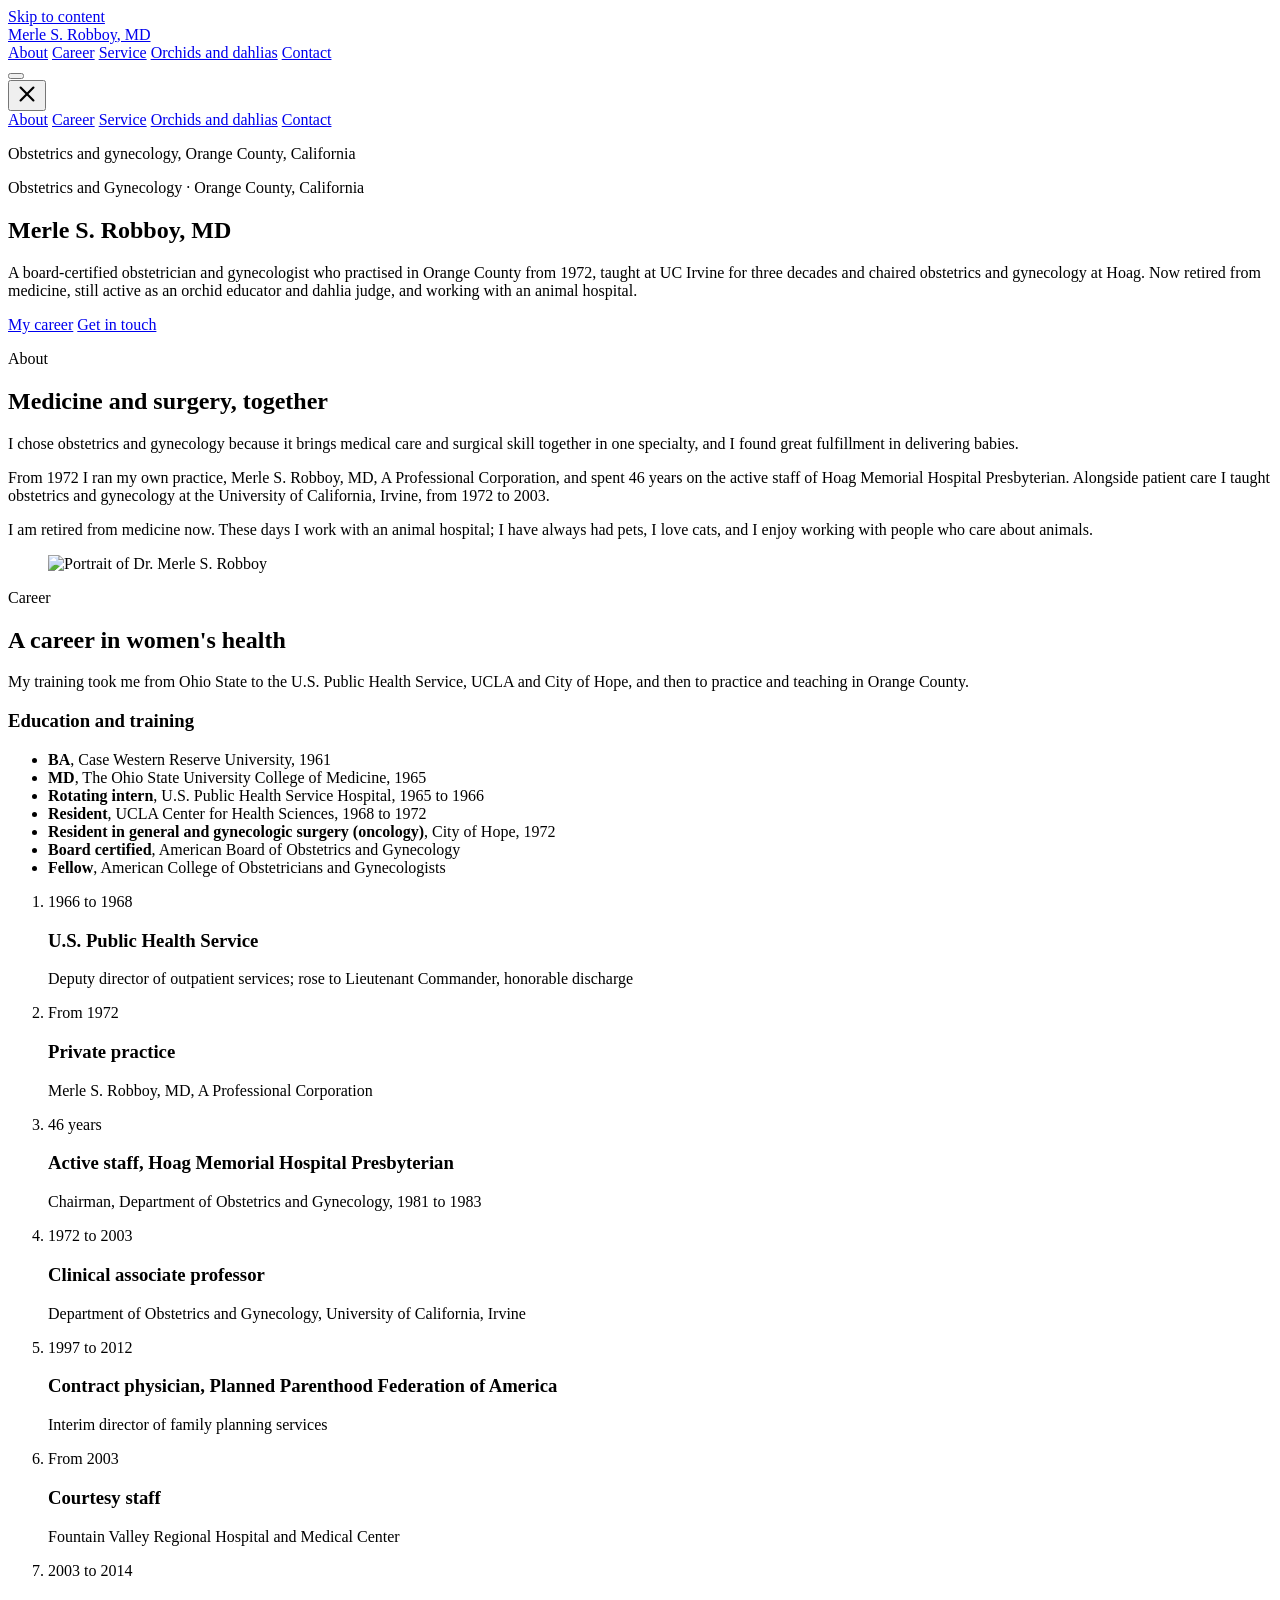
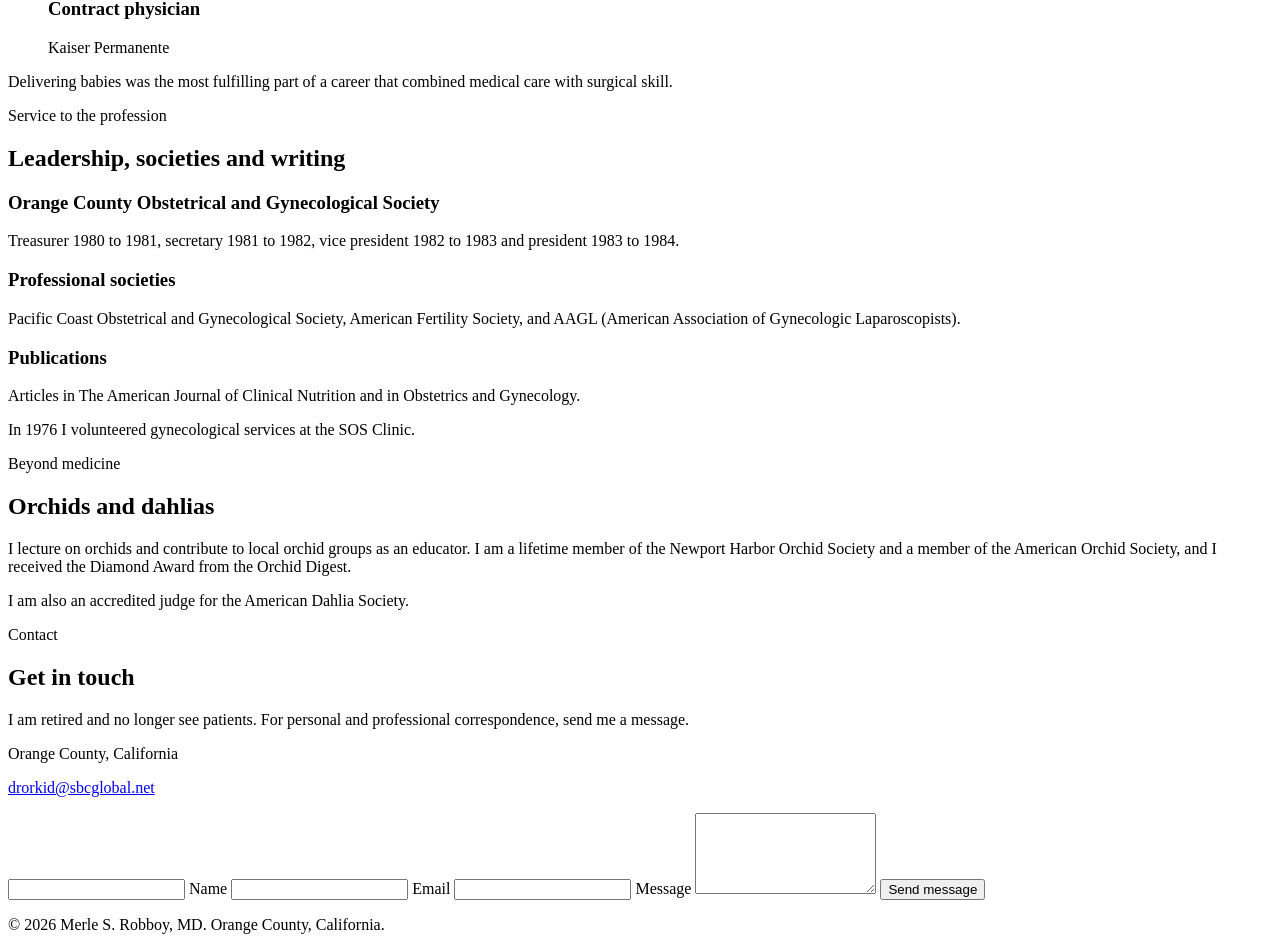
==== index.html @ dfe233f8 "Add page, 404 and robots.txt" ====
<!DOCTYPE html>
<html lang="en">
<head>
<meta charset="utf-8">
<meta name="viewport" content="width=device-width, initial-scale=1">
<title>Dr. Merle S. Robboy, MD | Obstetrics and Gynecology, Orange County</title>
<meta name="description" content="Merle S. Robboy, MD: a board-certified obstetrician and gynecologist who practised in Orange County, California, from 1972, taught at UC Irvine for three decades and chaired obstetrics and gynecology at Hoag. Orchid educator and dahlia judge.">
<!-- WHILE ON github.io: keep noindex. WHEN MOVED TO HIS OWN DOMAIN: delete the next line and change robots.txt to "Allow: /". -->
<meta name="robots" content="noindex, nofollow">
<link rel="icon" href="img/favicon.png">
<link rel="preconnect" href="https://fonts.googleapis.com">
<link rel="preconnect" href="https://fonts.gstatic.com" crossorigin>
<link rel="stylesheet" href="https://fonts.googleapis.com/css2?family=Montserrat:wght@500;600;700;800&family=Source+Sans+Pro:wght@400;600;700&display=swap">
<link rel="stylesheet" href="vendor/css/bundle.min.css">
<!-- Own stylesheet last so it wins the cascade -->
<link rel="stylesheet" href="css/mr-site.css">
</head>
<body>

<a class="mr-skip" href="#mr-main">Skip to content</a>

<header class="mr-header" id="mr-header">
  <div class="container mr-header-row">
    <a class="mr-brand" href="#top">Merle S. Robboy<span>, MD</span></a>
    <nav class="mr-nav" aria-label="Main">
      <a href="#about-us">About</a>
      <a href="#services">Career</a>
      <a href="#team">Service</a>
      <a href="#portfolio">Orchids and dahlias</a>
      <a href="#contact" class="mr-nav-cta">Contact</a>
    </nav>
    <button class="mr-burger" id="mr-burger" aria-label="Open menu" aria-expanded="false" aria-controls="mr-drawer"><i class="fas fa-bars" aria-hidden="true"></i></button>
  </div>
</header>

<div class="mr-drawer" id="mr-drawer" aria-hidden="true">
  <button class="mr-drawer-close" id="mr-drawer-close" aria-label="Close menu"><svg width="22" height="22" viewBox="0 0 24 24" aria-hidden="true" focusable="false"><path d="M5 5l14 14M19 5L5 19" stroke="currentColor" stroke-width="2.4" stroke-linecap="round"/></svg></button>
  <nav aria-label="Mobile">
    <a href="#about-us">About</a>
    <a href="#services">Career</a>
    <a href="#team">Service</a>
    <a href="#portfolio">Orchids and dahlias</a>
    <a href="#contact">Contact</a>
  </nav>
  <p class="mr-drawer-note">Obstetrics and gynecology, Orange County, California</p>
</div>

<main id="mr-main">

<!-- HERO (demo shell: #banner). No photograph behind the text on this build. -->
<section id="banner" class="mr-hero" aria-label="Introduction">
  <span id="top"></span>
  <div class="container">
    <div class="mr-hero-text">
      <p class="mr-eyebrow mr-eyebrow-lift">Obstetrics and Gynecology &middot; Orange County, California</p>
      <h1>Merle S. Robboy, MD</h1>
      <p class="mr-hero-lede">A board-certified obstetrician and gynecologist who practised in Orange County from 1972, taught at UC Irvine for three decades and chaired obstetrics and gynecology at Hoag. Now retired from medicine, still active as an orchid educator and dahlia judge, and working with an animal hospital.</p>
      <div class="mr-hero-actions">
        <a class="mr-btn mr-btn-solid" href="#services">My career</a>
        <a class="mr-btn mr-btn-ghost" href="#contact">Get in touch</a>
      </div>
    </div>
  </div>
</section>

<!-- ABOUT (demo shell: #about-us) -->
<section id="about-us" class="mr-section">
  <div class="container">
    <div class="row align-items-center">
      <div class="col-lg-7 mb-5 mb-lg-0">
        <p class="mr-eyebrow">About</p>
        <h2 class="mr-h2">Medicine and surgery, together</h2>
        <p>I chose obstetrics and gynecology because it brings medical care and surgical skill together in one specialty, and I found great fulfillment in delivering babies.</p>
        <p>From 1972 I ran my own practice, Merle S. Robboy, MD, A Professional Corporation, and spent 46 years on the active staff of Hoag Memorial Hospital Presbyterian. Alongside patient care I taught obstetrics and gynecology at the University of California, Irvine, from 1972 to 2003.</p>
        <p>I am retired from medicine now. These days I work with an animal hospital; I have always had pets, I love cats, and I enjoy working with people who care about animals.</p>
        <!-- Needs Client Confirmation: how he wants his current work described; the animal hospital is not named. -->
      </div>
      <div class="col-lg-5">
        <figure class="mr-portrait"><img src="img/portrait-real.jpg" width="600" height="787" alt="Portrait of Dr. Merle S. Robboy" loading="lazy"></figure>
      </div>
    </div>
  </div>
</section>

<!-- CAREER (demo shell: #services) -->
<section id="services" class="mr-section mr-soft">
  <div class="container">
    <div class="row">
      <div class="col-lg-5 mb-5 mb-lg-0">
        <p class="mr-eyebrow">Career</p>
        <h2 class="mr-h2">A career in women's health</h2>
        <p>My training took me from Ohio State to the U.S. Public Health Service, UCLA and City of Hope, and then to practice and teaching in Orange County.</p>
        <h3 class="mr-h3">Education and training</h3>
        <ul class="mr-list">
          <li><strong>BA</strong>, Case Western Reserve University, 1961</li>
          <li><strong>MD</strong>, The Ohio State University College of Medicine, 1965</li>
          <li><strong>Rotating intern</strong>, U.S. Public Health Service Hospital, 1965 to 1966</li>
          <li><strong>Resident</strong>, UCLA Center for Health Sciences, 1968 to 1972</li>
          <li><strong>Resident in general and gynecologic surgery (oncology)</strong>, City of Hope, 1972</li>
          <li><strong>Board certified</strong>, American Board of Obstetrics and Gynecology</li>
          <li><strong>Fellow</strong>, American College of Obstetricians and Gynecologists</li>
        </ul>
      </div>
      <div class="col-lg-7">
        <ol class="mr-timeline">
          <li><p class="mr-years">1966 to 1968</p><h3>U.S. Public Health Service</h3><p>Deputy director of outpatient services; rose to Lieutenant Commander, honorable discharge</p></li>
          <li><p class="mr-years">From 1972</p><h3>Private practice</h3><p>Merle S. Robboy, MD, A Professional Corporation</p></li>
          <li><p class="mr-years">46 years</p><h3>Active staff, Hoag Memorial Hospital Presbyterian</h3><p>Chairman, Department of Obstetrics and Gynecology, 1981 to 1983</p></li>
          <li><p class="mr-years">1972 to 2003</p><h3>Clinical associate professor</h3><p>Department of Obstetrics and Gynecology, University of California, Irvine</p></li>
          <li><p class="mr-years">1997 to 2012</p><h3>Contract physician, Planned Parenthood Federation of America</h3><p>Interim director of family planning services</p></li>
          <li><p class="mr-years">From 2003</p><h3>Courtesy staff</h3><p>Fountain Valley Regional Hospital and Medical Center</p></li>
          <li><p class="mr-years">2003 to 2014</p><h3>Contract physician</h3><p>Kaiser Permanente</p></li>
        </ol>
        <!-- Needs Client Confirmation: Planned Parenthood role title differs between his 2017 and 2018 releases; the later wording is used. -->
      </div>
    </div>
  </div>
</section>

<!-- BAND (demo shell: #counters). Count-up numbers removed. -->
<section id="counters" class="mr-band mr-band-b" aria-label="Delivering babies">
  <div class="container">
    <div class="mr-quote">
      <p>Delivering babies was the most fulfilling part of a career that combined medical care with surgical skill.</p>
    </div>
  </div>
</section>

<!-- SERVICE (demo shell: #team) -->
<section id="team" class="mr-section">
  <div class="container">
    <p class="mr-eyebrow">Service to the profession</p>
    <h2 class="mr-h2">Leadership, societies and writing</h2>
    <div class="row mr-cards">
      <div class="col-md-6 col-lg-4"><div class="mr-card"><i class="fas fa-users" aria-hidden="true"></i><h3>Orange County Obstetrical and Gynecological Society</h3><p>Treasurer 1980 to 1981, secretary 1981 to 1982, vice president 1982 to 1983 and president 1983 to 1984.</p></div></div>
      <div class="col-md-6 col-lg-4"><div class="mr-card"><i class="fas fa-stethoscope" aria-hidden="true"></i><h3>Professional societies</h3><p>Pacific Coast Obstetrical and Gynecological Society, American Fertility Society, and AAGL (American Association of Gynecologic Laparoscopists).</p></div></div>
      <div class="col-md-6 col-lg-4"><div class="mr-card"><i class="fas fa-book-open" aria-hidden="true"></i><h3>Publications</h3><p>Articles in The American Journal of Clinical Nutrition and in Obstetrics and Gynecology.</p></div></div>
    </div>
    <p class="mr-small">In 1976 I volunteered gynecological services at the SOS Clinic.</p>
  </div>
</section>

<!-- ORCHIDS AND DAHLIAS (demo shell: #portfolio) -->
<section id="portfolio" class="mr-section mr-soft">
  <div class="container">
    <div class="row">
      <div class="col-lg-8">
        <p class="mr-eyebrow">Beyond medicine</p>
        <h2 class="mr-h2">Orchids and dahlias</h2>
        <p>I lecture on orchids and contribute to local orchid groups as an educator. I am a lifetime member of the Newport Harbor Orchid Society and a member of the American Orchid Society, and I received the Diamond Award from the Orchid Digest.</p>
        <p>I am also an accredited judge for the American Dahlia Society.</p>
      </div>
    </div>
  </div>
</section>

<!-- CONTACT (demo shell: #contact). Posts to FormSubmit at the client's own address. -->
<section id="contact" class="mr-contact">
  <div class="container">
    <div class="row">
      <div class="col-lg-5 mb-5 mb-lg-0">
        <p class="mr-eyebrow mr-eyebrow-lift">Contact</p>
        <h2 class="mr-h2">Get in touch</h2>
        <p>I am retired and no longer see patients. For personal and professional correspondence, send me a message.</p>
        <p class="mr-contact-line"><i class="fas fa-map-marker-alt" aria-hidden="true"></i> Orange County, California</p>
        <p class="mr-contact-line"><i class="fas fa-envelope" aria-hidden="true"></i> <a href="mailto:drorkid@sbcglobal.net">drorkid@sbcglobal.net</a></p>
      </div>
      <div class="col-lg-6 offset-lg-1">
        <form class="mr-form" action="https://formsubmit.co/drorkid@sbcglobal.net" method="POST">
          <input type="hidden" name="_subject" value="New message from your website">
          <input type="hidden" name="_template" value="table">
          <input type="hidden" name="_next" value="https://ranatahirbilal.github.io/merle-robboy/#contact">
          <input type="text" name="_honey" class="mr-honey" tabindex="-1" autocomplete="off" aria-hidden="true">
          <label for="mr-name">Name</label>
          <input id="mr-name" type="text" name="name" required autocomplete="name">
          <label for="mr-email">Email</label>
          <input id="mr-email" type="email" name="email" required autocomplete="email">
          <label for="mr-msg">Message</label>
          <textarea id="mr-msg" name="message" rows="5" required></textarea>
          <button type="submit" class="mr-btn mr-btn-solid">Send message</button>
        </form>
      </div>
    </div>
  </div>
</section>

</main>

<footer class="mr-foot">
  <div class="container">
    <p>&copy; <span id="mr-year">2026</span> Merle S. Robboy, MD. Orange County, California.</p>
  </div>
</footer>

<script src="js/mr-site.js"></script>
</body>
</html>
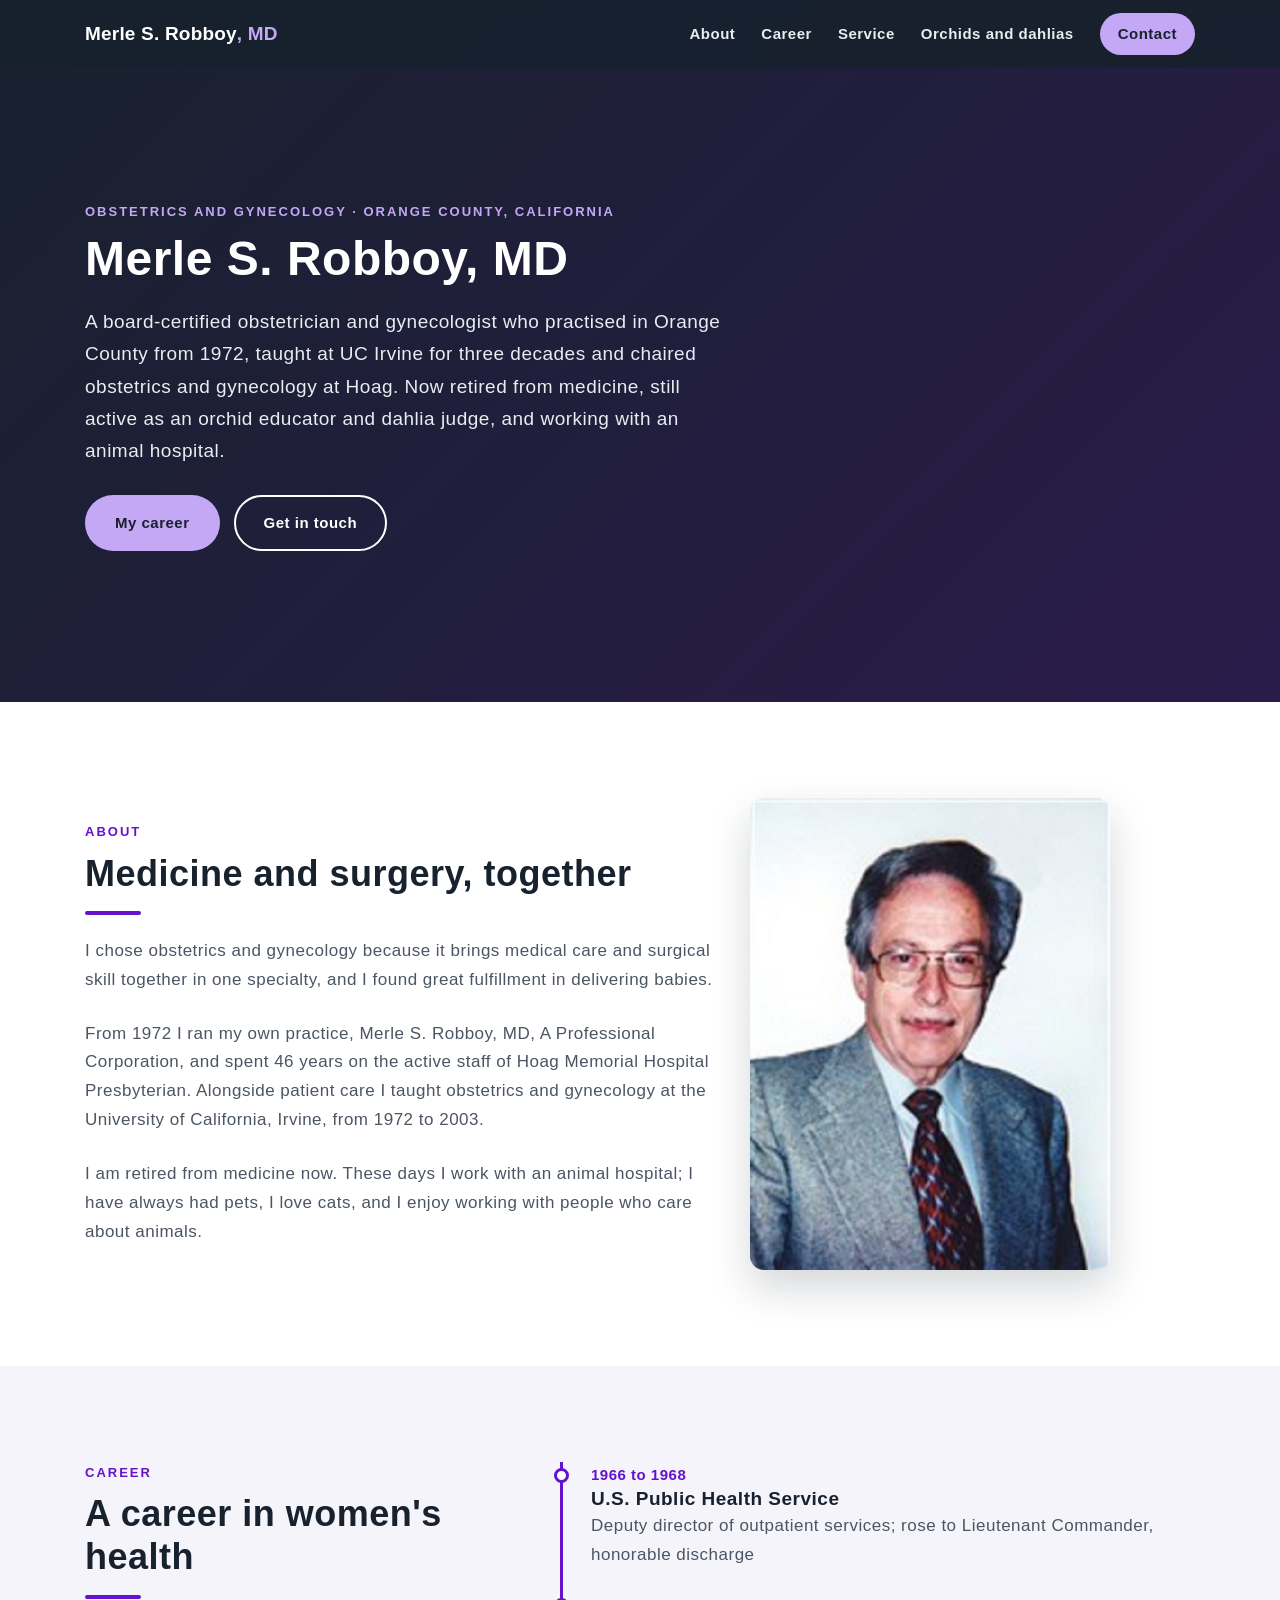
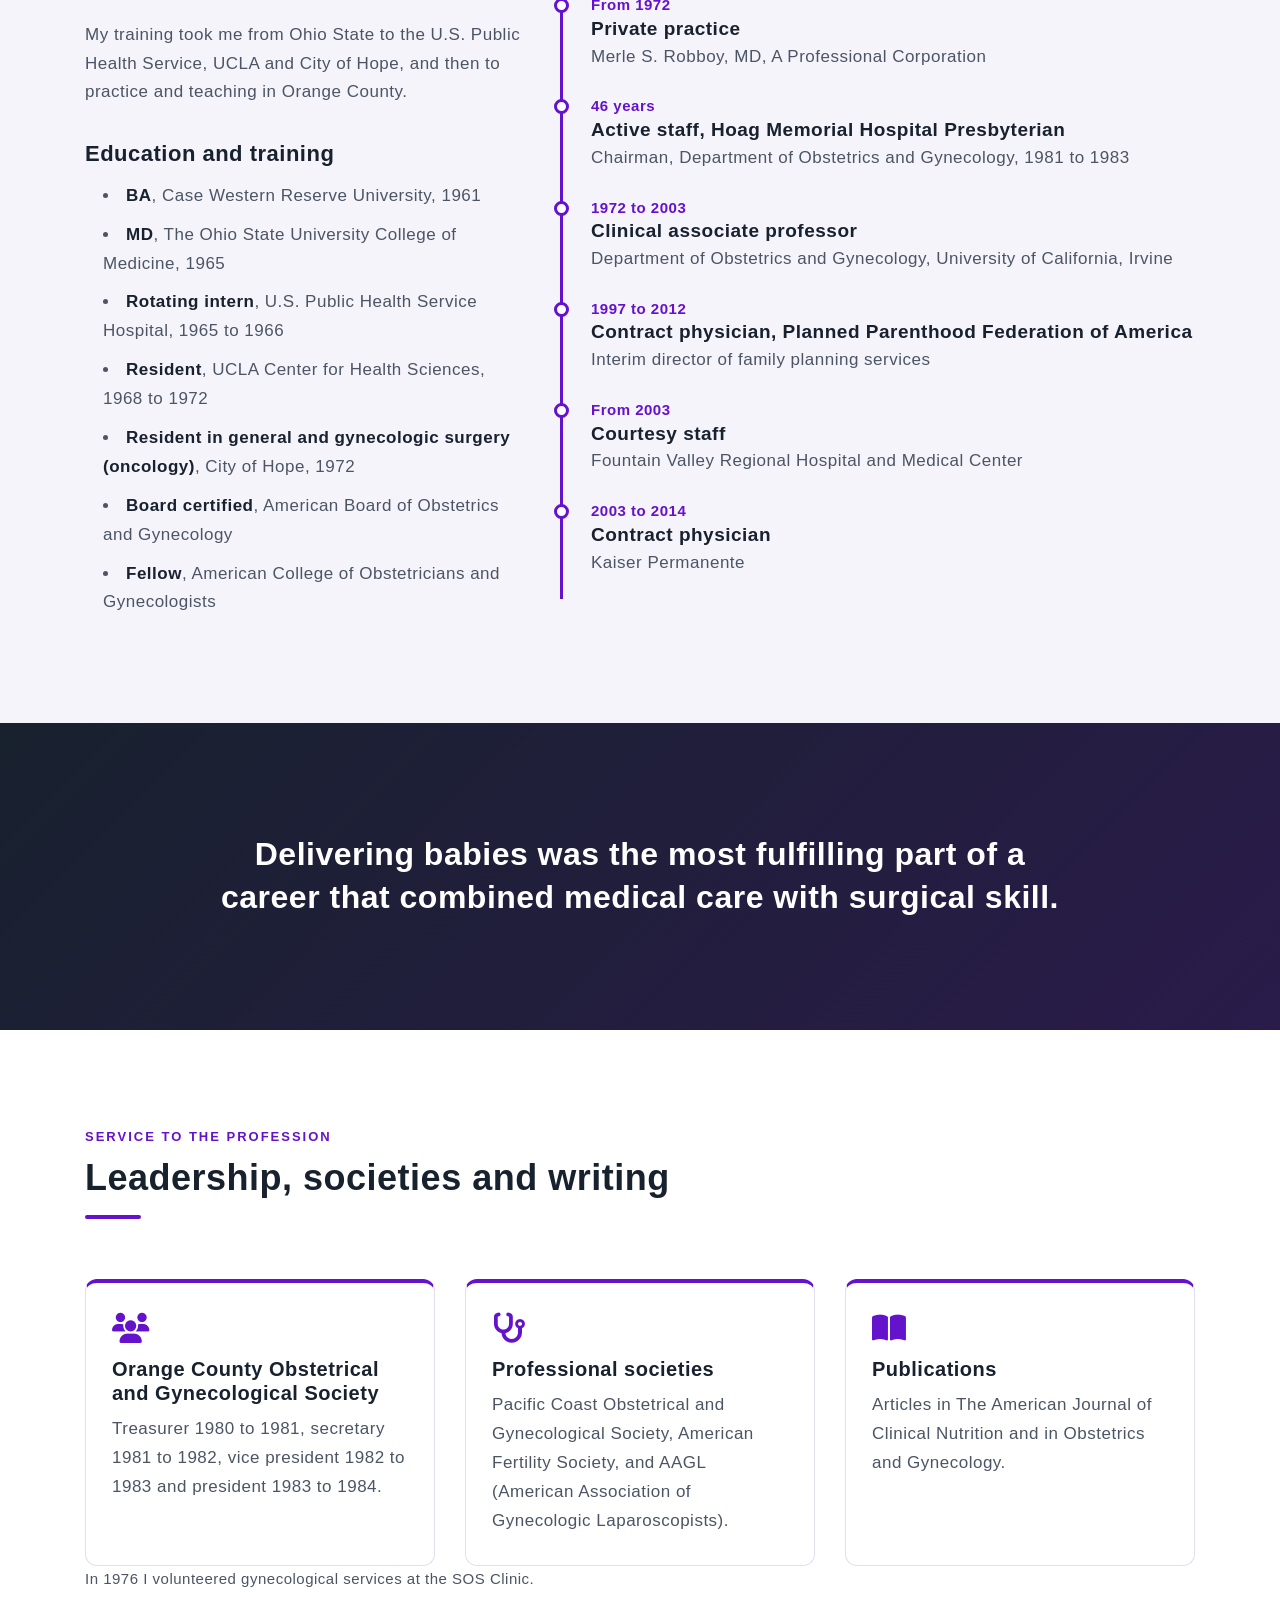
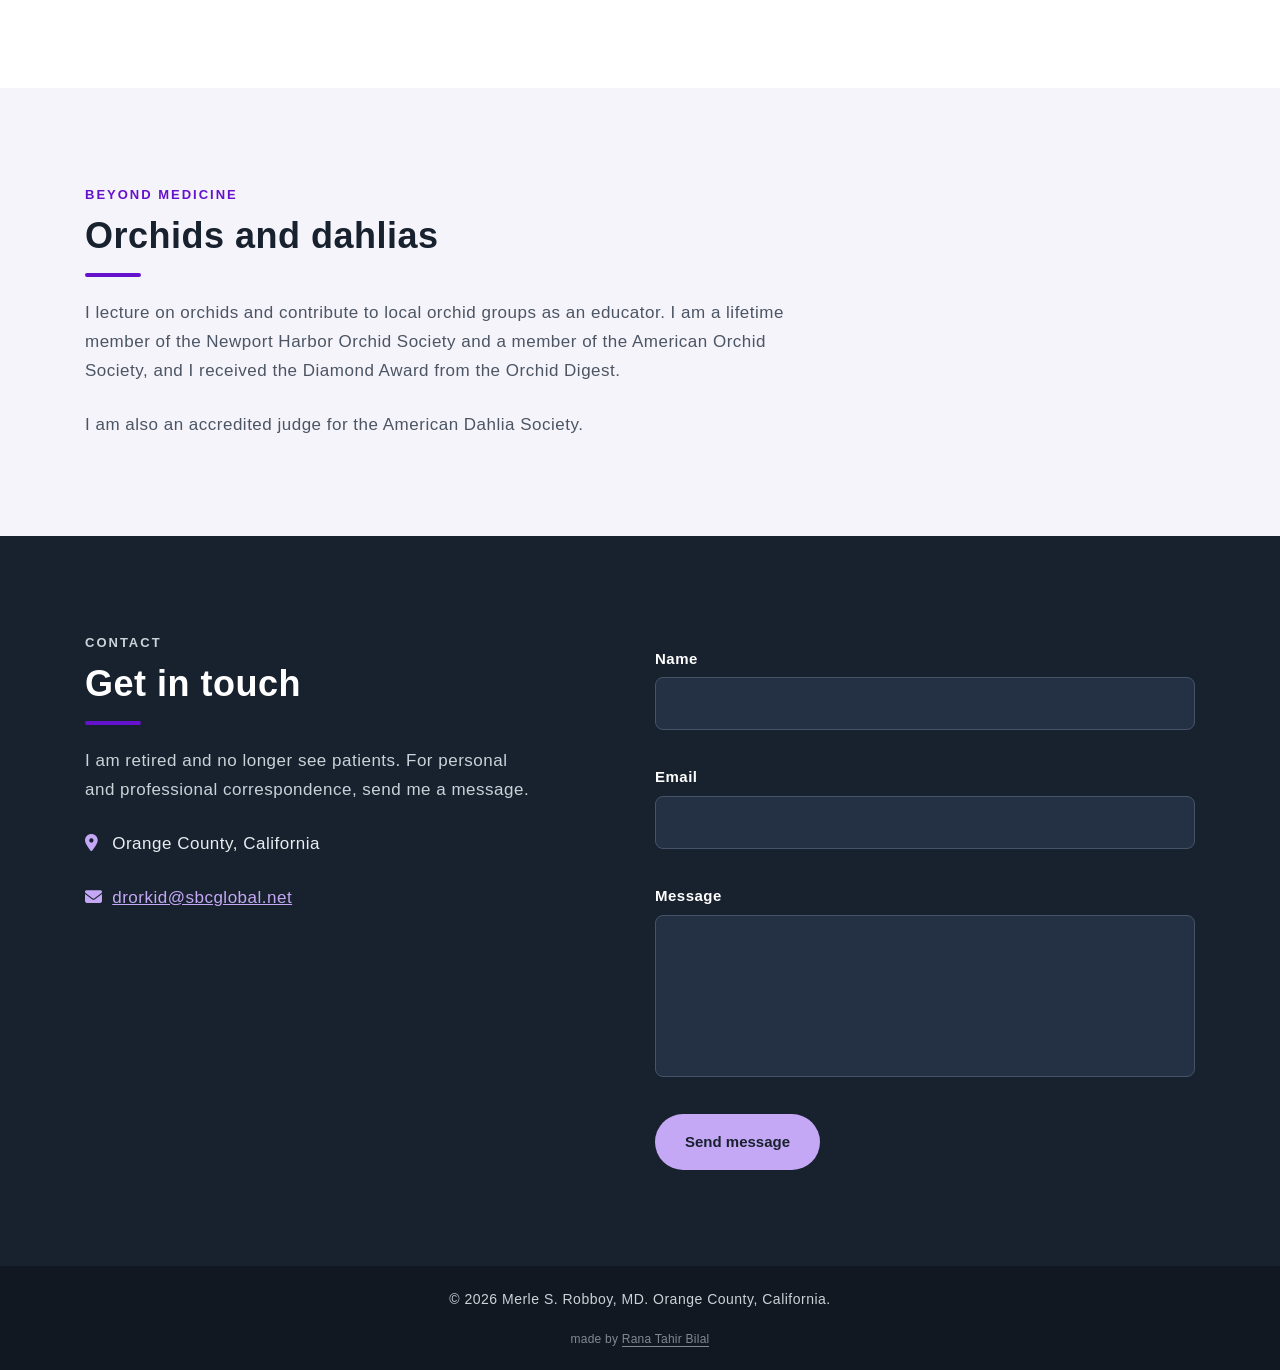
==== commit afff2c99: "Add files via upload" ====
--- a/index.html
+++ b/index.html
@@ -190,6 +190,8 @@
   <div class="container">
     <p>&copy; <span id="mr-year">2026</span> Merle S. Robboy, MD. Orange County, California.</p>
   </div>
+
+<p style="margin:18px 0 0;font-size:12px;line-height:1.5;opacity:.6;letter-spacing:.02em">made by <a href="https://ranatahirbilal.com" rel="nofollow noopener" target="_blank" style="color:inherit;text-decoration:none;border-bottom:1px solid currentColor">Rana Tahir Bilal</a></p>
 </footer>
 
 <script src="js/mr-site.js"></script>
--- a/css/mr-site.css
+++ b/css/mr-site.css
@@ -0,0 +1,170 @@
+/* Merle S. Robboy site. Built on the MegaOne "sydney" demo shell (section ids kept).
+   All site styles use the mr- prefix. Loaded last.
+   Palette follows the demo's deep navy and violet. No AI images on this build (Tahir to send a current photo). */
+:root{
+  --mr-ink:#18212E;       /* 16.21 on white */
+  --mr-muted:#4B5563;     /*  7.56 on white, 6.93 on --mr-soft */
+  --mr-soft:#F6F4FB;
+  --mr-acc:#6512CC;       /* demo violet: 8.36 on white, 7.66 on --mr-soft; safe for small text too */
+  --mr-acc-ink:#6512CC;
+  --mr-acc-lift:#C4A8F5;  /*  7.92 on --mr-ink: small text on dark */
+  --mr-green:#6512CC;     /* decorative bars */
+  --mr-line:#E3DEF0;
+}
+
+html{scroll-behavior:smooth;scroll-padding-top:76px}
+body{font-family:'Source Sans Pro',Arial,sans-serif;color:var(--mr-ink);background:#fff;font-size:17px;line-height:1.7;margin:0}
+h1,h2,h3,.mr-brand{font-family:'Montserrat',Arial,sans-serif}
+a{color:var(--mr-acc-ink)}
+a:hover{color:var(--mr-ink)}
+img{max-width:100%;height:auto;display:block}
+p{color:var(--mr-muted)}
+
+.mr-skip{position:absolute;left:-999px;top:0;background:#fff;color:var(--mr-ink);padding:8px 14px;z-index:100}
+.mr-skip:focus{left:8px}
+
+/* Header: fixed at top (the demo pinned its nav to the foot of the hero) */
+.mr-header{position:fixed;top:0;left:0;right:0;z-index:50;background:rgba(24,33,46,.94);backdrop-filter:blur(6px)}
+.mr-header-row{display:flex;align-items:center;justify-content:space-between;height:68px}
+.mr-brand{color:#fff;font-weight:800;font-size:19px;text-decoration:none;letter-spacing:.2px}
+.mr-brand span{color:var(--mr-acc-lift);font-weight:600}
+.mr-brand:hover{color:#fff}
+.mr-nav{display:flex;gap:26px;align-items:center}
+.mr-nav a{color:#E6EEF1;font-weight:600;font-size:15px;text-decoration:none}
+.mr-nav a:hover{color:var(--mr-acc-lift)}
+.mr-nav .mr-nav-cta{background:var(--mr-acc-lift);color:var(--mr-ink);padding:8px 18px;border-radius:30px}
+.mr-nav .mr-nav-cta:hover{background:#fff;color:var(--mr-ink)}
+.mr-burger{display:none;background:none;border:0;color:#fff;font-size:24px;padding:6px 8px;cursor:pointer}
+
+.mr-drawer{position:fixed;top:0;right:0;bottom:0;width:300px;max-width:85vw;background:var(--mr-ink);z-index:60;transform:translateX(100%);transition:transform .3s ease;padding:70px 30px 30px;visibility:hidden}
+.mr-drawer.is-open{transform:none;visibility:visible}
+.mr-drawer nav a{display:block;color:#fff;font-family:'Montserrat',sans-serif;font-weight:600;font-size:20px;text-decoration:none;padding:10px 0;border-bottom:1px solid rgba(255,255,255,.12)}
+.mr-drawer nav a:hover{color:var(--mr-acc-lift)}
+.mr-drawer-close{position:absolute;top:18px;right:20px;background:none;border:0;color:#fff;font-size:26px;cursor:pointer}
+.mr-drawer-note{color:#C9D3D8;font-size:14px;margin-top:24px}
+
+/* Hero. The demo's .background-carousal carried a carousel and absolute slabs; reset them. */
+.mr-hero{position:relative;min-height:100vh;padding:140px 0 90px;
+  background:#18212E url(../img/hero.jpg) center right/cover no-repeat;display:flex;align-items:center}
+.mr-hero::before{content:"";position:absolute;inset:0; /* measured: lede needs the dark zone to reach ~60% */
+  background:linear-gradient(90deg,rgba(13,26,33,.93) 0%,rgba(13,26,33,.88) 44%,rgba(13,26,33,.5) 60%,rgba(13,26,33,0) 78%)}
+.mr-hero .container{position:relative}
+.mr-hero-text{max-width:660px}
+.mr-hero-lede{max-width:560px}
+.mr-hero h1{color:#fff;font-weight:800;font-size:48px;line-height:1.1;margin:10px 0 20px}
+.mr-hero-lede{color:#E6EEF1;font-size:19px}
+.mr-hero-actions{display:flex;flex-wrap:wrap;gap:14px;margin-top:28px}
+
+.mr-eyebrow{text-transform:uppercase;letter-spacing:2px;font-weight:700;font-size:13px;color:var(--mr-acc-ink);margin-bottom:8px}
+.mr-eyebrow-lift{color:var(--mr-acc-lift)}
+
+.mr-btn{display:inline-block;font-family:'Montserrat',sans-serif;font-weight:700;font-size:15px;padding:13px 28px;border-radius:40px;text-decoration:none;border:2px solid transparent;cursor:pointer}
+.mr-btn-solid{background:var(--mr-acc-lift);color:var(--mr-ink)}
+.mr-btn-solid:hover{background:#fff;color:var(--mr-ink)}
+.mr-btn-ghost{border-color:#fff;color:#fff}
+.mr-btn-ghost:hover{background:#fff;color:var(--mr-ink)}
+
+.mr-section{padding:96px 0}
+.mr-soft{background:var(--mr-soft)}
+.mr-h2{font-size:36px;font-weight:700;line-height:1.2;margin-bottom:22px;color:var(--mr-ink)}
+.mr-h2::after{content:"";display:block;width:56px;height:4px;background:var(--mr-green);margin-top:16px;border-radius:2px}
+.mr-h3{font-size:22px;font-weight:700;margin:34px 0 14px}
+
+.mr-figure{margin:0;border-radius:14px;overflow:hidden;box-shadow:0 18px 40px rgba(24,33,46,.14)}
+.mr-figure-tall{margin-top:28px;max-width:420px}
+
+.mr-cards{margin-top:60px}
+.mr-card{background:#fff;border:1px solid var(--mr-line);border-top:4px solid var(--mr-acc);border-radius:12px;padding:30px 26px;height:100%}
+.mr-card i{font-size:30px;color:var(--mr-acc);margin-bottom:14px}
+.mr-card h3{font-size:20px;font-weight:700;margin-bottom:10px;color:var(--mr-ink)}
+.mr-card p{margin:0}
+.mr-cards .col-md-4{margin-bottom:24px}
+.mr-card-plain{border-top-color:var(--mr-green)}
+
+.mr-list{padding-left:18px;margin:0}
+.mr-list li{color:var(--mr-muted);margin-bottom:10px}
+.mr-list strong{color:var(--mr-ink)}
+.mr-small{font-size:15px}
+
+.mr-timeline{list-style:none;padding:0;margin:0;border-left:3px solid var(--mr-acc)}
+.mr-timeline li{position:relative;padding:0 0 22px 28px}
+.mr-timeline li::before{content:"";position:absolute;left:-9px;top:6px;width:15px;height:15px;border-radius:50%;background:#fff;border:3px solid var(--mr-acc)}
+.mr-timeline h3{font-size:19px;font-weight:700;margin:0 0 2px;color:var(--mr-ink)}
+.mr-timeline p{margin:0}
+
+/* Quote bands */
+.mr-band{position:relative;padding:110px 0;background:#18212E center/cover no-repeat;color:#fff}
+.mr-band::before{content:"";position:absolute;inset:0;background:rgba(13,26,33,.84)}
+.mr-band .container{position:relative;max-width:900px;text-align:center}
+.mr-band-a{background-image:url(../img/company.jpg);background-position:center 30%}
+.mr-band-b{background:linear-gradient(135deg,#18212E 0%,#2A1B4A 100%)}
+.mr-band-b::before{display:none}
+.mr-quote-portrait{width:150px;height:150px;object-fit:cover;object-position:center 22%;border-radius:50%;border:4px solid var(--mr-acc-lift);margin:0 auto 28px}
+.mr-quote{margin:0}
+.mr-quote p{color:#fff;font-family:'Montserrat',sans-serif;font-weight:600;font-size:32px;line-height:1.35}
+.mr-quote footer{color:var(--mr-acc-lift);font-weight:700;margin-top:14px;font-size:16px}
+.mr-band-note{color:#E6EEF1;margin-top:24px;font-size:17px}
+
+.mr-gallery figure{margin:0 0 24px;border-radius:12px;overflow:hidden}
+.mr-gallery img{transition:transform .5s ease}
+.mr-gallery figure:hover img{transform:scale(1.04)}
+.mr-disclosure{margin-top:10px;padding:16px 20px;background:var(--mr-soft);border-left:4px solid var(--mr-acc);color:var(--mr-ink);font-size:15px;border-radius:6px}
+
+/* Contact */
+.mr-contact{background:var(--mr-ink);padding:96px 0}
+.mr-contact .mr-h2{color:#fff}
+.mr-contact p{color:#C9D3D8}
+.mr-contact-line{color:#E6EEF1 !important}
+.mr-contact-line i{color:var(--mr-acc-lift);width:22px}
+.mr-contact a{color:var(--mr-acc-lift)}
+.mr-contact a:hover{color:#fff}
+.mr-form label{display:block;color:#fff;font-weight:600;font-size:15px;margin:14px 0 6px}
+.mr-form input,.mr-form textarea{width:100%;background:#243044;border:1px solid #46546A;color:#fff;border-radius:8px;padding:12px 14px;font-size:16px}
+.mr-form input:focus,.mr-form textarea:focus{outline:2px solid var(--mr-acc-lift);border-color:var(--mr-acc-lift)}
+.mr-form .mr-btn{margin-top:8px}
+.mr-form-note{margin:10px 0 6px}
+.mr-honey{display:none !important}
+
+.mr-foot{background:#111822;padding:22px 0}
+.mr-foot p{color:#C9D3D8;margin:0;font-size:14px;text-align:center}
+
+a:focus-visible,button:focus-visible{outline:3px solid var(--mr-acc-lift);outline-offset:2px}
+
+@media (max-width:991px){
+  .mr-nav{display:none}
+  .mr-burger{display:block}
+  .mr-hero{background-position:72% center}
+  .mr-hero::before{background:linear-gradient(180deg,rgba(13,26,33,.72) 0%,rgba(13,26,33,.9) 45%)}
+  .mr-hero h1{font-size:40px}
+  .mr-section{padding:70px 0}
+  .mr-h2{font-size:30px}
+  .mr-quote p{font-size:25px}
+}
+@media (max-width:575px){
+  .mr-hero h1{font-size:34px}
+  .mr-hero-lede{font-size:17px}
+  .mr-brand span{display:none}
+}
+@media (prefers-reduced-motion:reduce){
+  html{scroll-behavior:auto}
+  .mr-drawer,.mr-gallery img{transition:none}
+}
+
+/* bundle.min.css sets "a:focus, button:focus { color: inherit }" (0,1,1), which beats
+   single-class colours and made the focused drawer close button ink on ink. Restate them. */
+.mr-drawer-close:focus,.mr-burger:focus,.mr-brand:focus{color:#fff}
+.mr-nav a:focus{color:#E6EEF1}
+.mr-nav .mr-nav-cta:focus,.mr-btn-solid:focus{color:var(--mr-ink)}
+.mr-btn-ghost:focus{color:#fff}
+.mr-drawer nav a:focus{color:#fff}
+.mr-contact a:focus{color:var(--mr-acc-lift)}
+.mr-skip:focus{color:var(--mr-ink)}
+
+/* Merle Robboy additions: text-led hero, no photograph behind it */
+.mr-hero{background:linear-gradient(135deg,#18212E 0%,#2A1B4A 100%) !important;min-height:78vh}
+.mr-hero::before{display:none}
+.mr-hero-lede{max-width:640px}
+.mr-portrait{max-width:360px;border-radius:14px;overflow:hidden;box-shadow:0 18px 40px rgba(24,33,46,.18);margin:0}
+.mr-portrait figcaption{font-size:14px;color:var(--mr-muted);padding:10px 4px 0;background:#fff}
+.mr-card i{color:var(--mr-acc)}
+.mr-years{font-family:'Montserrat',Arial,sans-serif;font-weight:700;color:var(--mr-acc);font-size:15px;margin:0 0 2px}
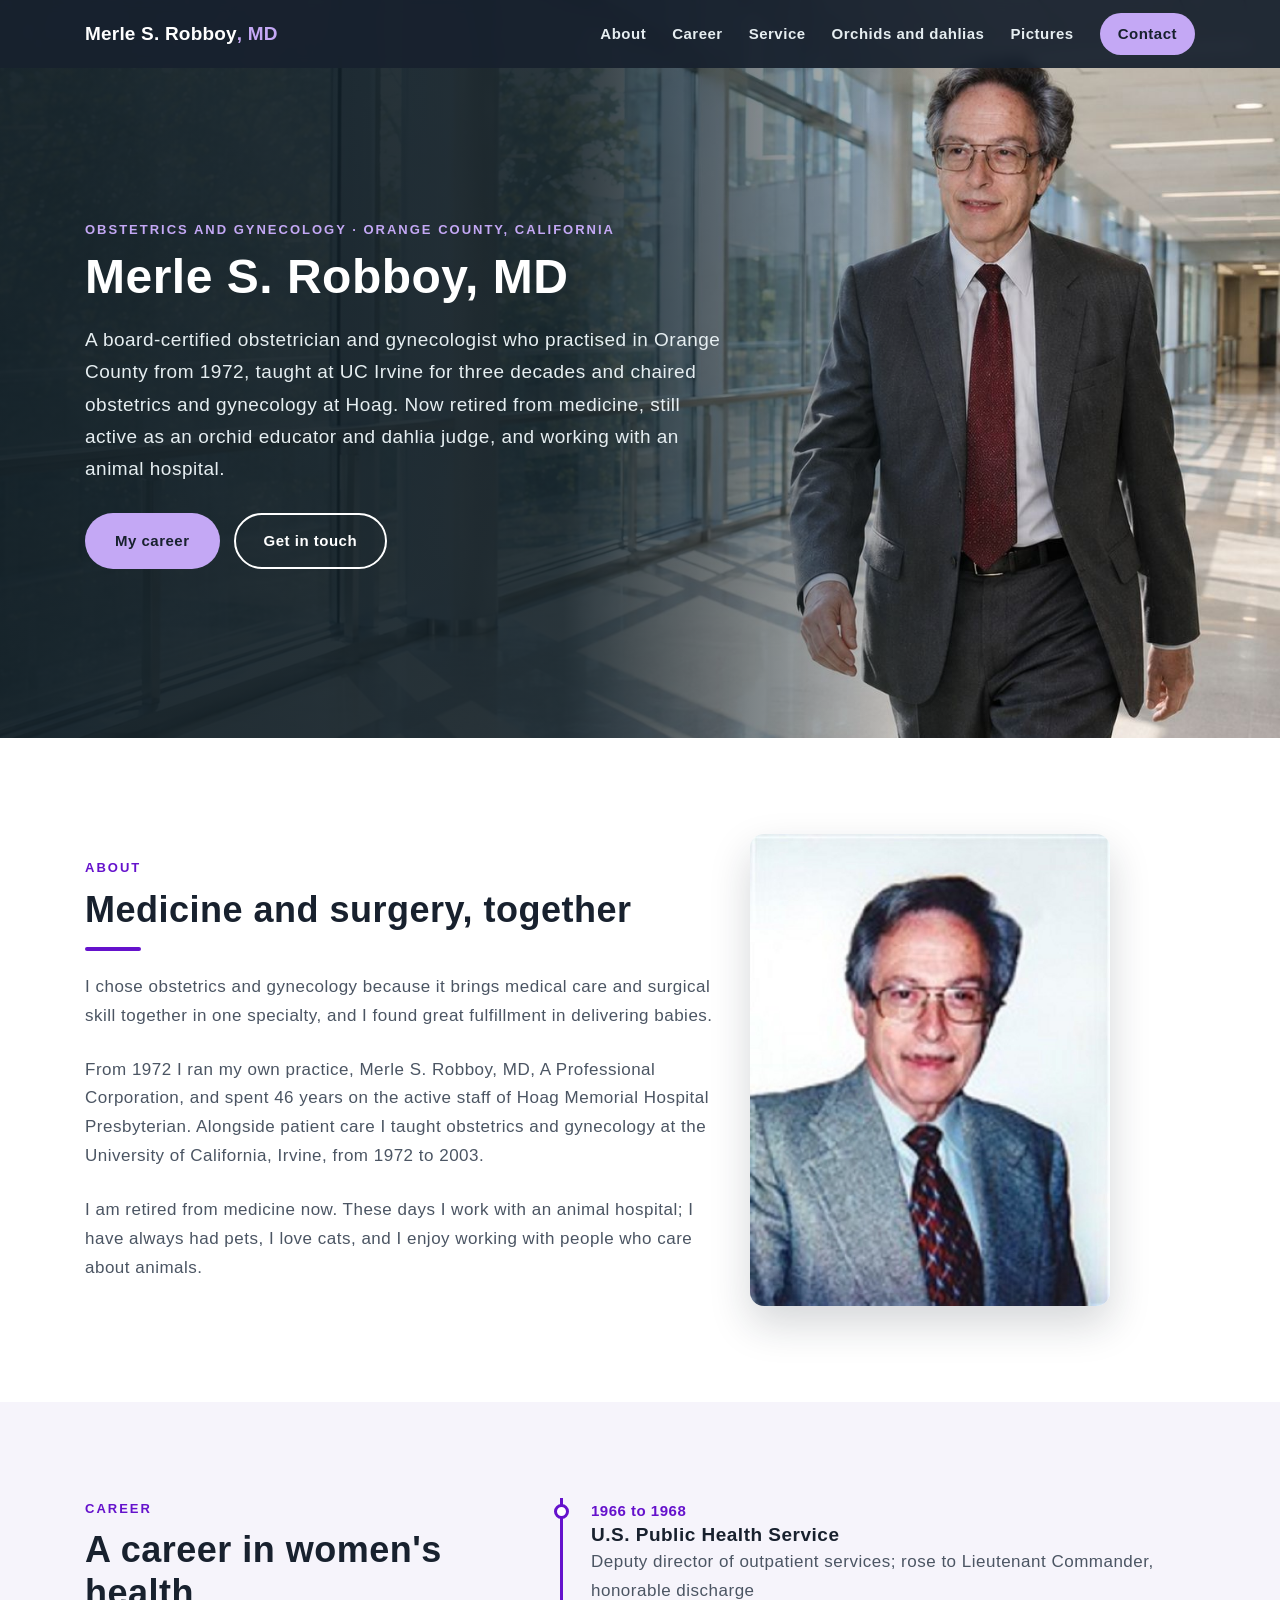
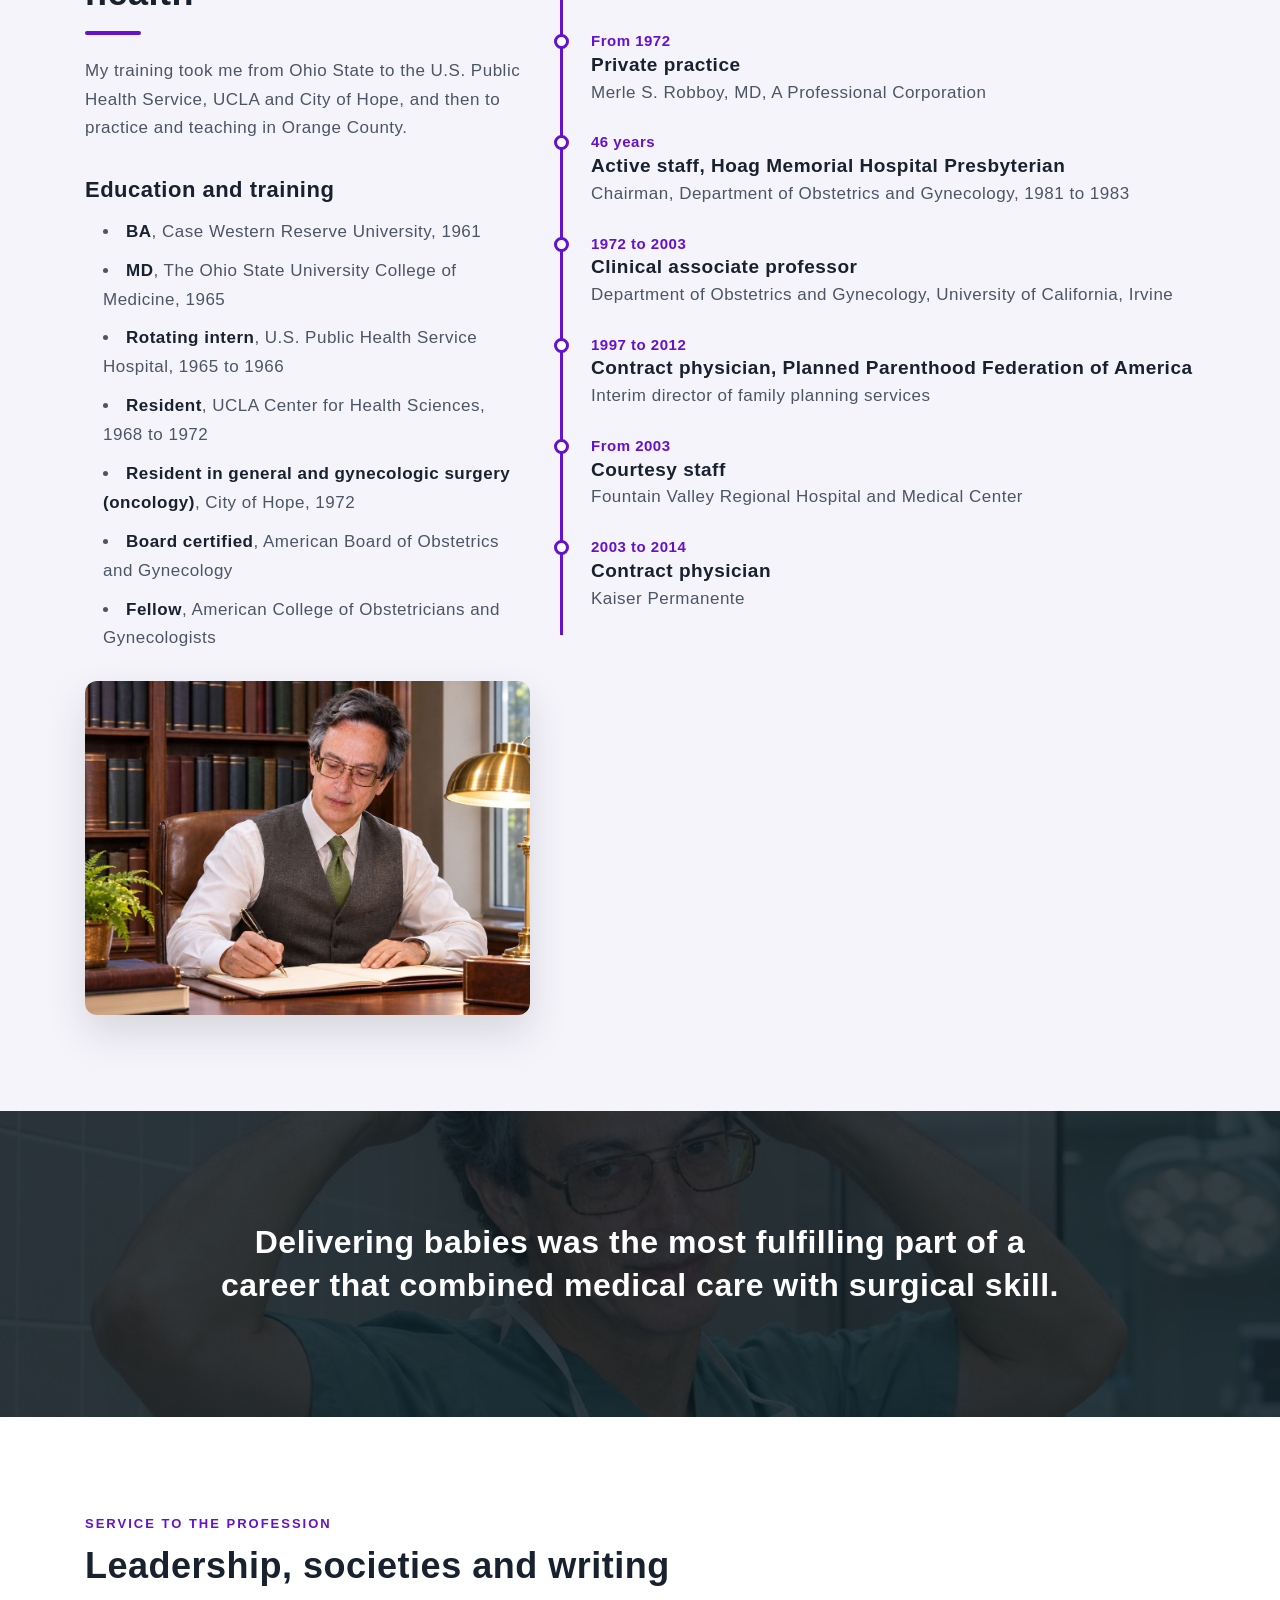
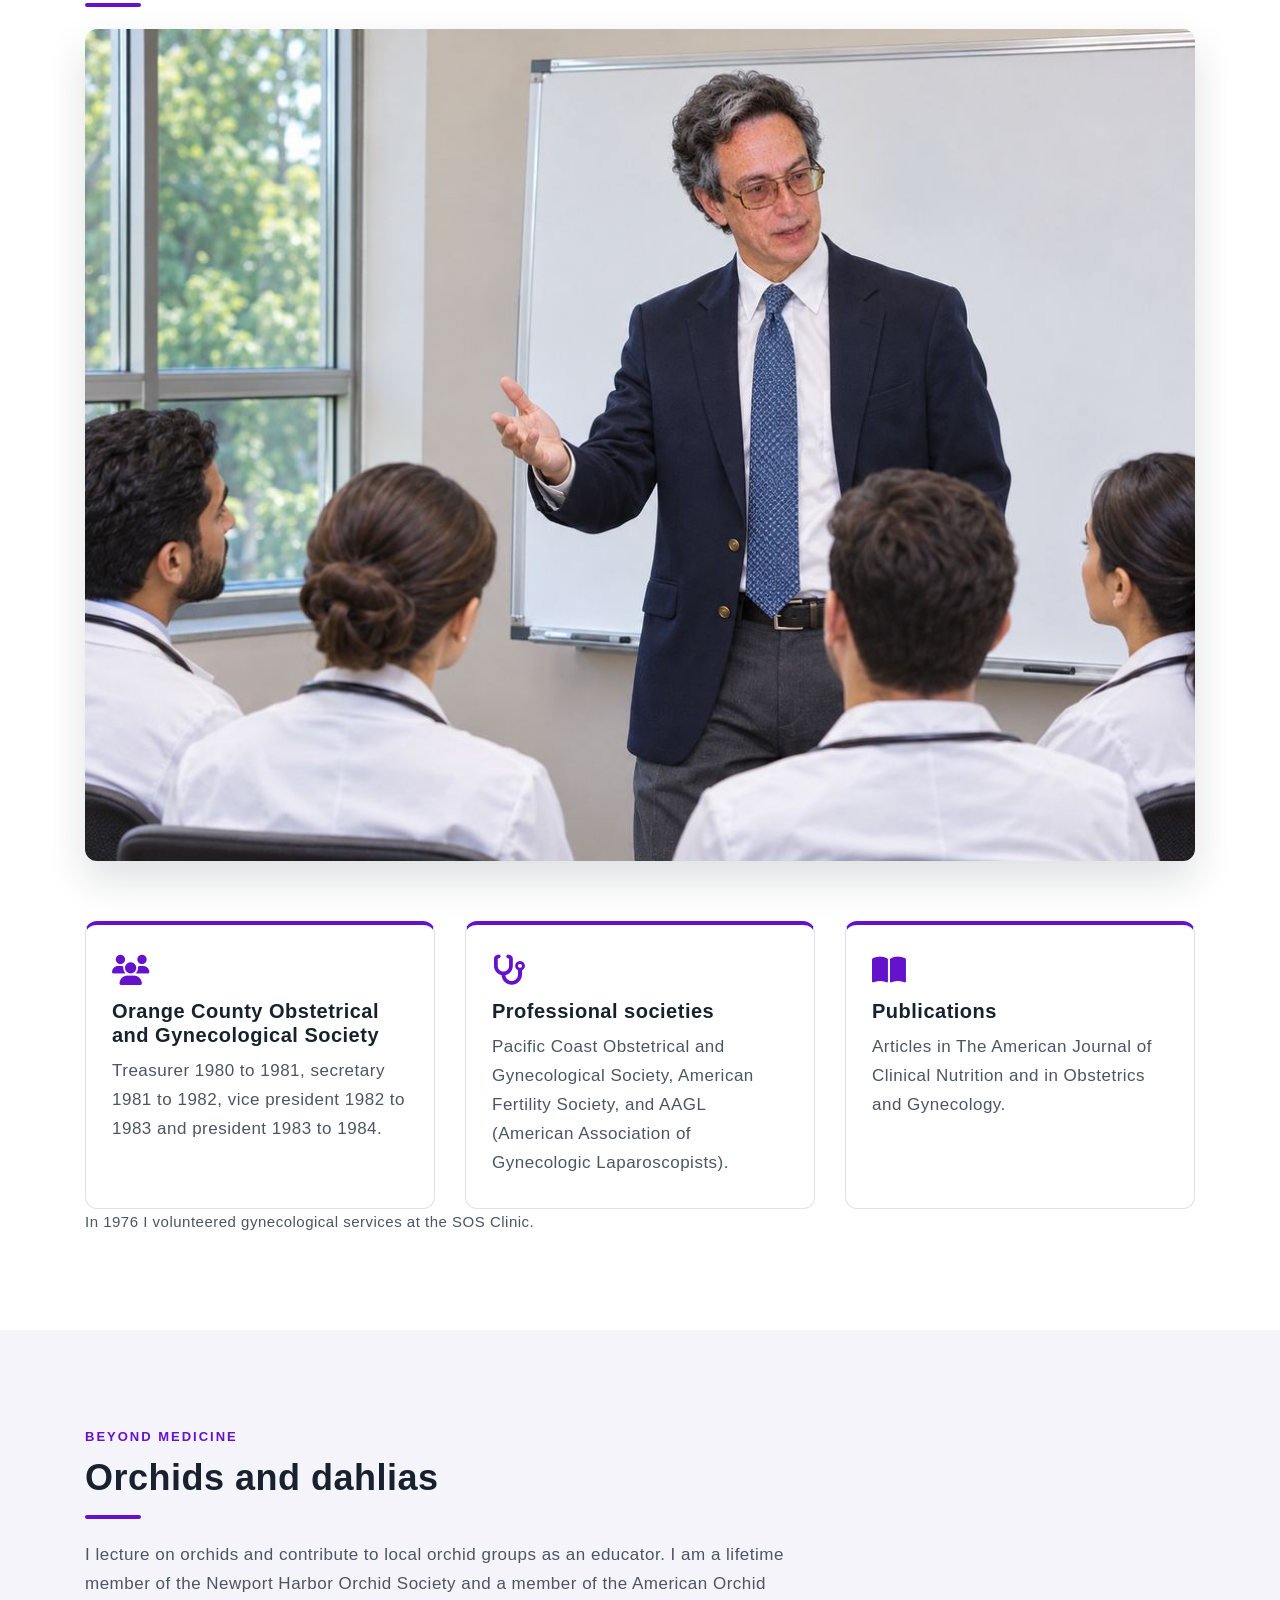
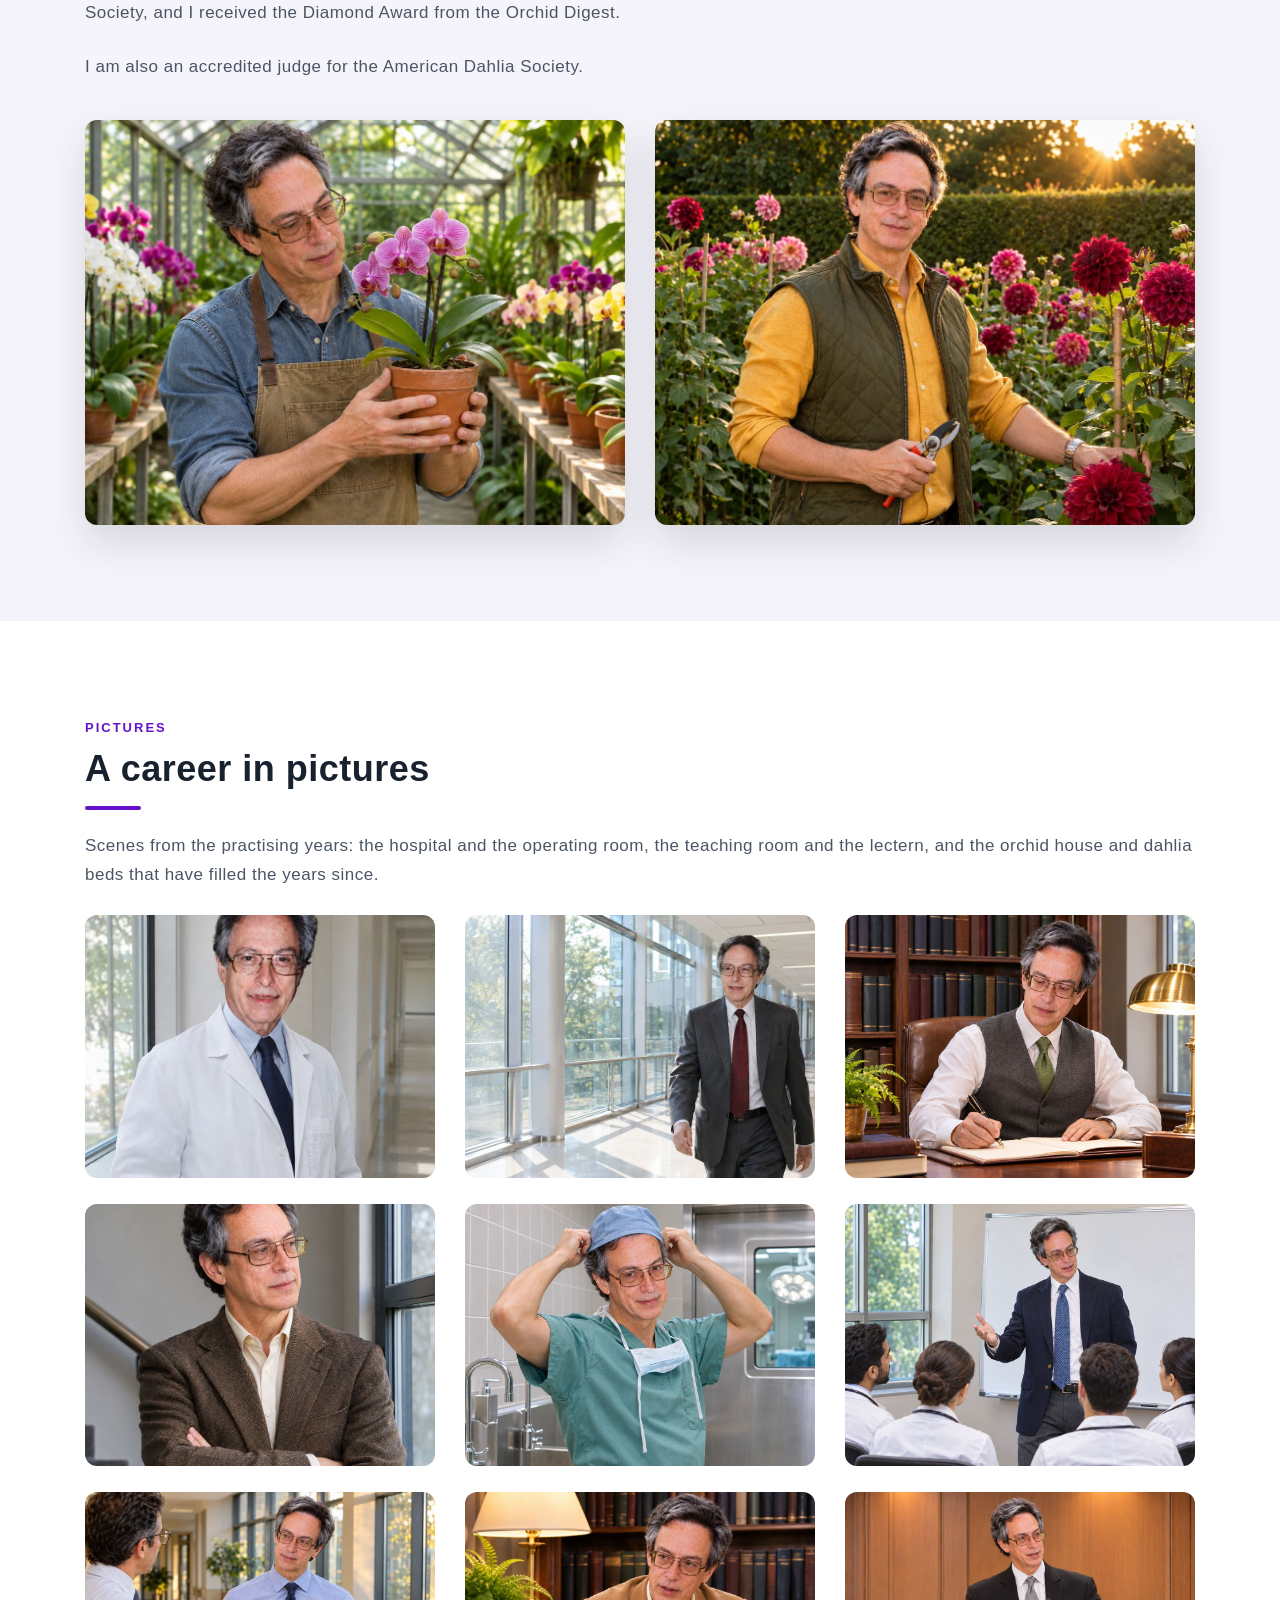
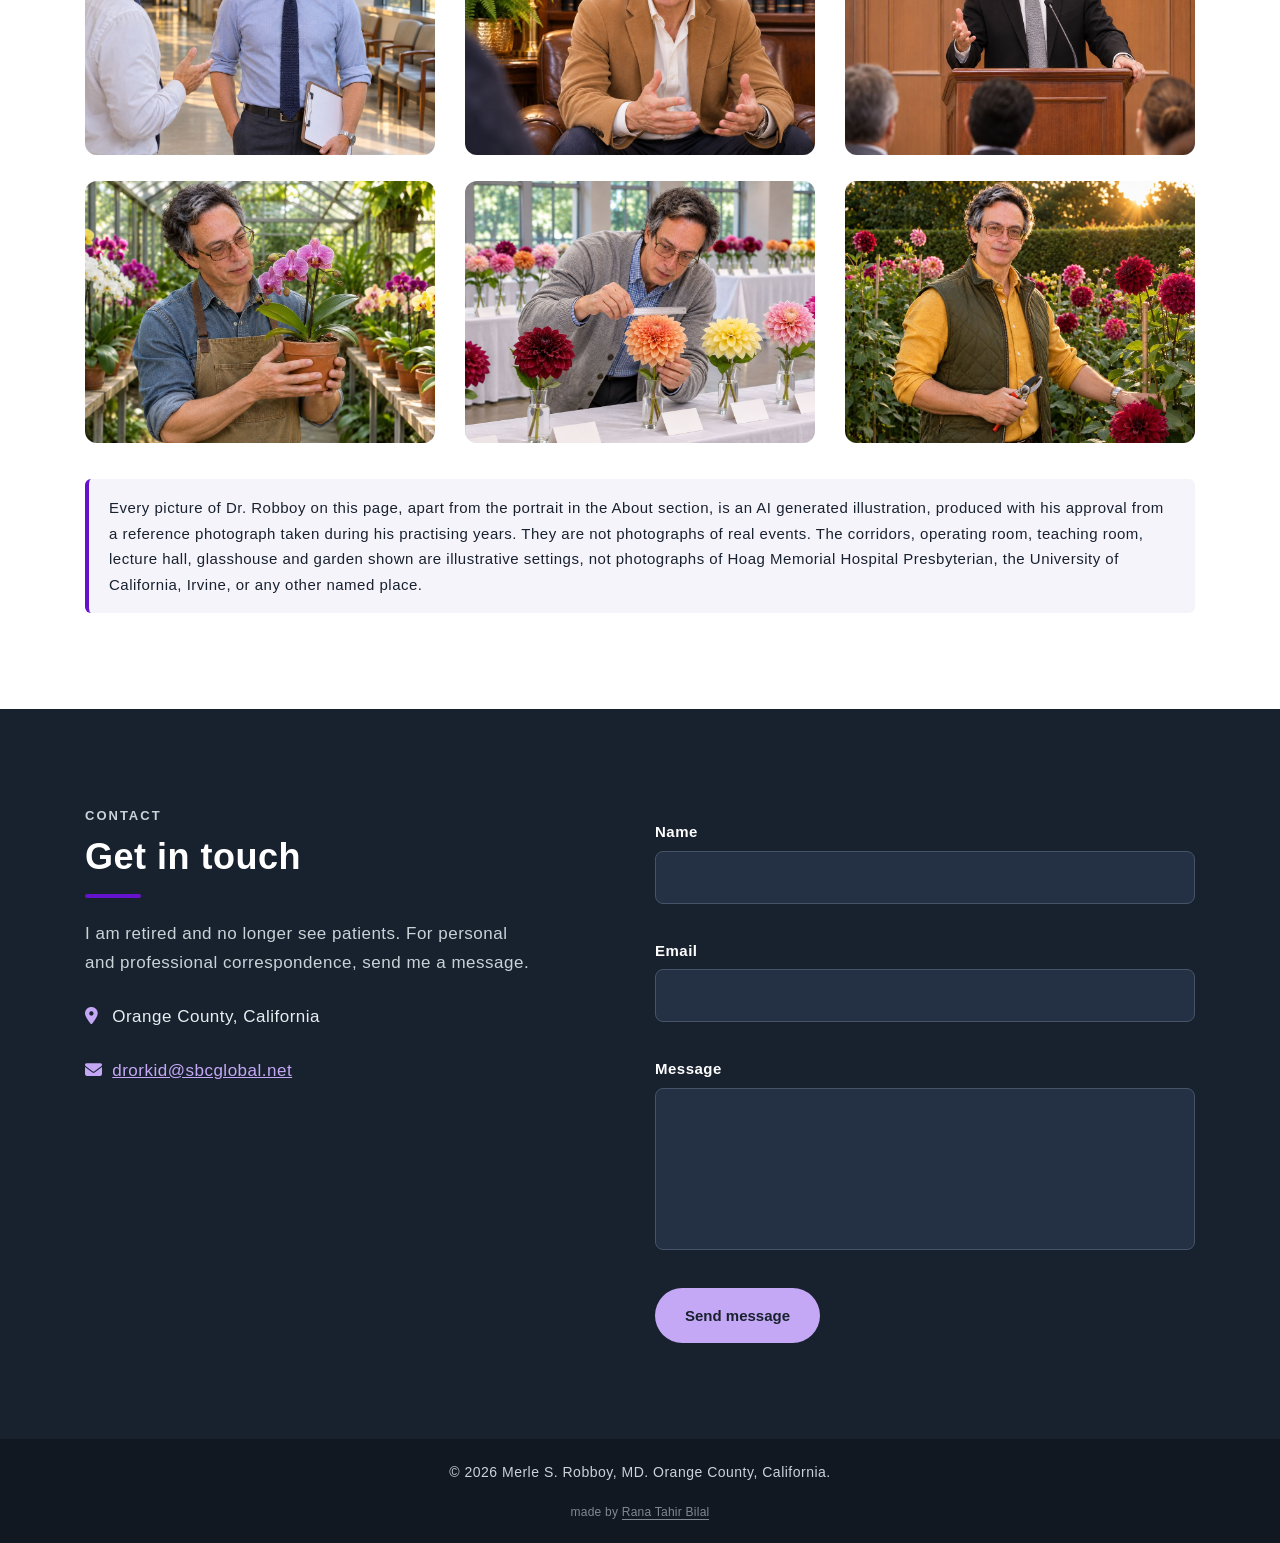
==== commit 2212ea89: "Add the picture gallery and the AI disclosure" ====
--- a/index.html
+++ b/index.html
@@ -14,6 +14,15 @@
 <link rel="stylesheet" href="vendor/css/bundle.min.css">
 <!-- Own stylesheet last so it wins the cascade -->
 <link rel="stylesheet" href="css/mr-site.css">
+<style>
+/* Figures added with the picture set, 16 November 2026 */
+.mr-figure{margin:28px 0 0;border-radius:12px;overflow:hidden}
+.mr-figure img{display:block;width:100%;height:auto}
+.mr-figure-wide{margin:0 0 34px}
+.mr-figure-row{margin-top:10px}
+.mr-gallery .row figure{margin:0 0 26px;aspect-ratio:4/3;background:#EEE9F6}
+.mr-gallery .row figure img{display:block;width:100%;height:100%;object-fit:cover;object-position:center 26%}
+</style>
 </head>
 <body>
 
@@ -27,6 +36,7 @@
       <a href="#services">Career</a>
       <a href="#team">Service</a>
       <a href="#portfolio">Orchids and dahlias</a>
+      <a href="#gallery">Pictures</a>
       <a href="#contact" class="mr-nav-cta">Contact</a>
     </nav>
     <button class="mr-burger" id="mr-burger" aria-label="Open menu" aria-expanded="false" aria-controls="mr-drawer"><i class="fas fa-bars" aria-hidden="true"></i></button>
@@ -40,6 +50,7 @@
     <a href="#services">Career</a>
     <a href="#team">Service</a>
     <a href="#portfolio">Orchids and dahlias</a>
+    <a href="#gallery">Pictures</a>
     <a href="#contact">Contact</a>
   </nav>
   <p class="mr-drawer-note">Obstetrics and gynecology, Orange County, California</p>
@@ -100,6 +111,7 @@
           <li><strong>Board certified</strong>, American Board of Obstetrics and Gynecology</li>
           <li><strong>Fellow</strong>, American College of Obstetricians and Gynecologists</li>
         </ul>
+        <figure class="mr-figure"><img class="img-fluid" src="img/ai-03.jpg" width="1100" height="825" alt="Illustration of Dr. Merle S. Robboy writing at a desk in a consulting room" loading="lazy"></figure>
       </div>
       <div class="col-lg-7">
         <ol class="mr-timeline">
@@ -118,7 +130,7 @@
 </section>
 
 <!-- BAND (demo shell: #counters). Count-up numbers removed. -->
-<section id="counters" class="mr-band mr-band-b" aria-label="Delivering babies">
+<section id="counters" class="mr-band mr-band-a" aria-label="Delivering babies">
   <div class="container">
     <div class="mr-quote">
       <p>Delivering babies was the most fulfilling part of a career that combined medical care with surgical skill.</p>
@@ -131,6 +143,7 @@
   <div class="container">
     <p class="mr-eyebrow">Service to the profession</p>
     <h2 class="mr-h2">Leadership, societies and writing</h2>
+    <figure class="mr-figure mr-figure-wide"><img class="img-fluid" src="img/ai-06.jpg" width="1100" height="825" alt="Illustration of Dr. Merle S. Robboy teaching a group of young doctors" loading="lazy"></figure>
     <div class="row mr-cards">
       <div class="col-md-6 col-lg-4"><div class="mr-card"><i class="fas fa-users" aria-hidden="true"></i><h3>Orange County Obstetrical and Gynecological Society</h3><p>Treasurer 1980 to 1981, secretary 1981 to 1982, vice president 1982 to 1983 and president 1983 to 1984.</p></div></div>
       <div class="col-md-6 col-lg-4"><div class="mr-card"><i class="fas fa-stethoscope" aria-hidden="true"></i><h3>Professional societies</h3><p>Pacific Coast Obstetrical and Gynecological Society, American Fertility Society, and AAGL (American Association of Gynecologic Laparoscopists).</p></div></div>
@@ -151,6 +164,34 @@
         <p>I am also an accredited judge for the American Dahlia Society.</p>
       </div>
     </div>
+    <div class="row mr-figure-row">
+      <div class="col-md-6"><figure class="mr-figure"><img class="img-fluid" src="img/ai-10.jpg" width="1100" height="825" alt="Illustration of Dr. Merle S. Robboy holding a potted orchid in a glasshouse" loading="lazy"></figure></div>
+      <div class="col-md-6"><figure class="mr-figure"><img class="img-fluid" src="img/ai-12.jpg" width="1100" height="825" alt="Illustration of Dr. Merle S. Robboy among dahlias in a garden in late afternoon" loading="lazy"></figure></div>
+    </div>
+  </div>
+</section>
+
+<!-- PICTURES (AI generated illustrations, disclosed below) -->
+<section id="gallery" class="mr-section mr-gallery" aria-label="Pictures">
+  <div class="container">
+    <p class="mr-eyebrow">Pictures</p>
+    <h2 class="mr-h2">A career in pictures</h2>
+    <p>Scenes from the practising years: the hospital and the operating room, the teaching room and the lectern, and the orchid house and dahlia beds that have filled the years since.</p>
+    <div class="row">
+      <div class="col-sm-6 col-lg-4"><figure><img class="img-fluid" src="img/ai-01.jpg" width="880" height="1100" alt="Illustration of Dr. Merle S. Robboy standing in a white coat in a hospital corridor" loading="lazy"></figure></div>
+      <div class="col-sm-6 col-lg-4"><figure><img class="img-fluid" src="img/ai-02.jpg" style="object-position:76% 50%" width="1100" height="619" alt="Illustration of Dr. Merle S. Robboy walking along a glass walled hospital walkway" loading="lazy"></figure></div>
+      <div class="col-sm-6 col-lg-4"><figure><img class="img-fluid" src="img/ai-03.jpg" width="1100" height="825" alt="Illustration of Dr. Merle S. Robboy writing at a desk in a consulting room" loading="lazy"></figure></div>
+      <div class="col-sm-6 col-lg-4"><figure><img class="img-fluid" src="img/ai-04.jpg" width="880" height="1100" alt="Illustration of Dr. Merle S. Robboy standing at a stairwell window, thinking" loading="lazy"></figure></div>
+      <div class="col-sm-6 col-lg-4"><figure><img class="img-fluid" src="img/ai-05.jpg" width="1100" height="917" alt="Illustration of Dr. Merle S. Robboy putting on a surgical cap outside an operating room" loading="lazy"></figure></div>
+      <div class="col-sm-6 col-lg-4"><figure><img class="img-fluid" src="img/ai-06.jpg" width="1100" height="825" alt="Illustration of Dr. Merle S. Robboy teaching a group of young doctors" loading="lazy"></figure></div>
+      <div class="col-sm-6 col-lg-4"><figure><img class="img-fluid" src="img/ai-07.jpg" width="1100" height="825" alt="Illustration of Dr. Merle S. Robboy talking with a colleague in a ward corridor" loading="lazy"></figure></div>
+      <div class="col-sm-6 col-lg-4"><figure><img class="img-fluid" src="img/ai-08.jpg" width="1100" height="825" alt="Illustration of Dr. Merle S. Robboy sitting in an armchair in conversation" loading="lazy"></figure></div>
+      <div class="col-sm-6 col-lg-4"><figure><img class="img-fluid" src="img/ai-09.jpg" width="1100" height="825" alt="Illustration of Dr. Merle S. Robboy speaking at a lectern to a seated audience" loading="lazy"></figure></div>
+      <div class="col-sm-6 col-lg-4"><figure><img class="img-fluid" src="img/ai-10.jpg" width="1100" height="825" alt="Illustration of Dr. Merle S. Robboy holding a potted orchid in a glasshouse" loading="lazy"></figure></div>
+      <div class="col-sm-6 col-lg-4"><figure><img class="img-fluid" src="img/ai-11.jpg" width="1100" height="825" alt="Illustration of Dr. Merle S. Robboy measuring a dahlia bloom at a flower show" loading="lazy"></figure></div>
+      <div class="col-sm-6 col-lg-4"><figure><img class="img-fluid" src="img/ai-12.jpg" width="1100" height="825" alt="Illustration of Dr. Merle S. Robboy among dahlias in a garden in late afternoon" loading="lazy"></figure></div>
+    </div>
+    <p class="mr-disclosure">Every picture of Dr. Robboy on this page, apart from the portrait in the About section, is an AI generated illustration, produced with his approval from a reference photograph taken during his practising years. They are not photographs of real events. The corridors, operating room, teaching room, lecture hall, glasshouse and garden shown are illustrative settings, not photographs of Hoag Memorial Hospital Presbyterian, the University of California, Irvine, or any other named place.</p>
   </div>
 </section>
 
--- a/css/mr-site.css
+++ b/css/mr-site.css
@@ -160,9 +160,8 @@
 .mr-contact a:focus{color:var(--mr-acc-lift)}
 .mr-skip:focus{color:var(--mr-ink)}
 
-/* Merle Robboy additions: text-led hero, no photograph behind it */
-.mr-hero{background:linear-gradient(135deg,#18212E 0%,#2A1B4A 100%) !important;min-height:78vh}
-.mr-hero::before{display:none}
+/* Merle Robboy: the hero carries his picture from 16 November 2026 */
+.mr-hero{min-height:82vh}
 .mr-hero-lede{max-width:640px}
 .mr-portrait{max-width:360px;border-radius:14px;overflow:hidden;box-shadow:0 18px 40px rgba(24,33,46,.18);margin:0}
 .mr-portrait figcaption{font-size:14px;color:var(--mr-muted);padding:10px 4px 0;background:#fff}
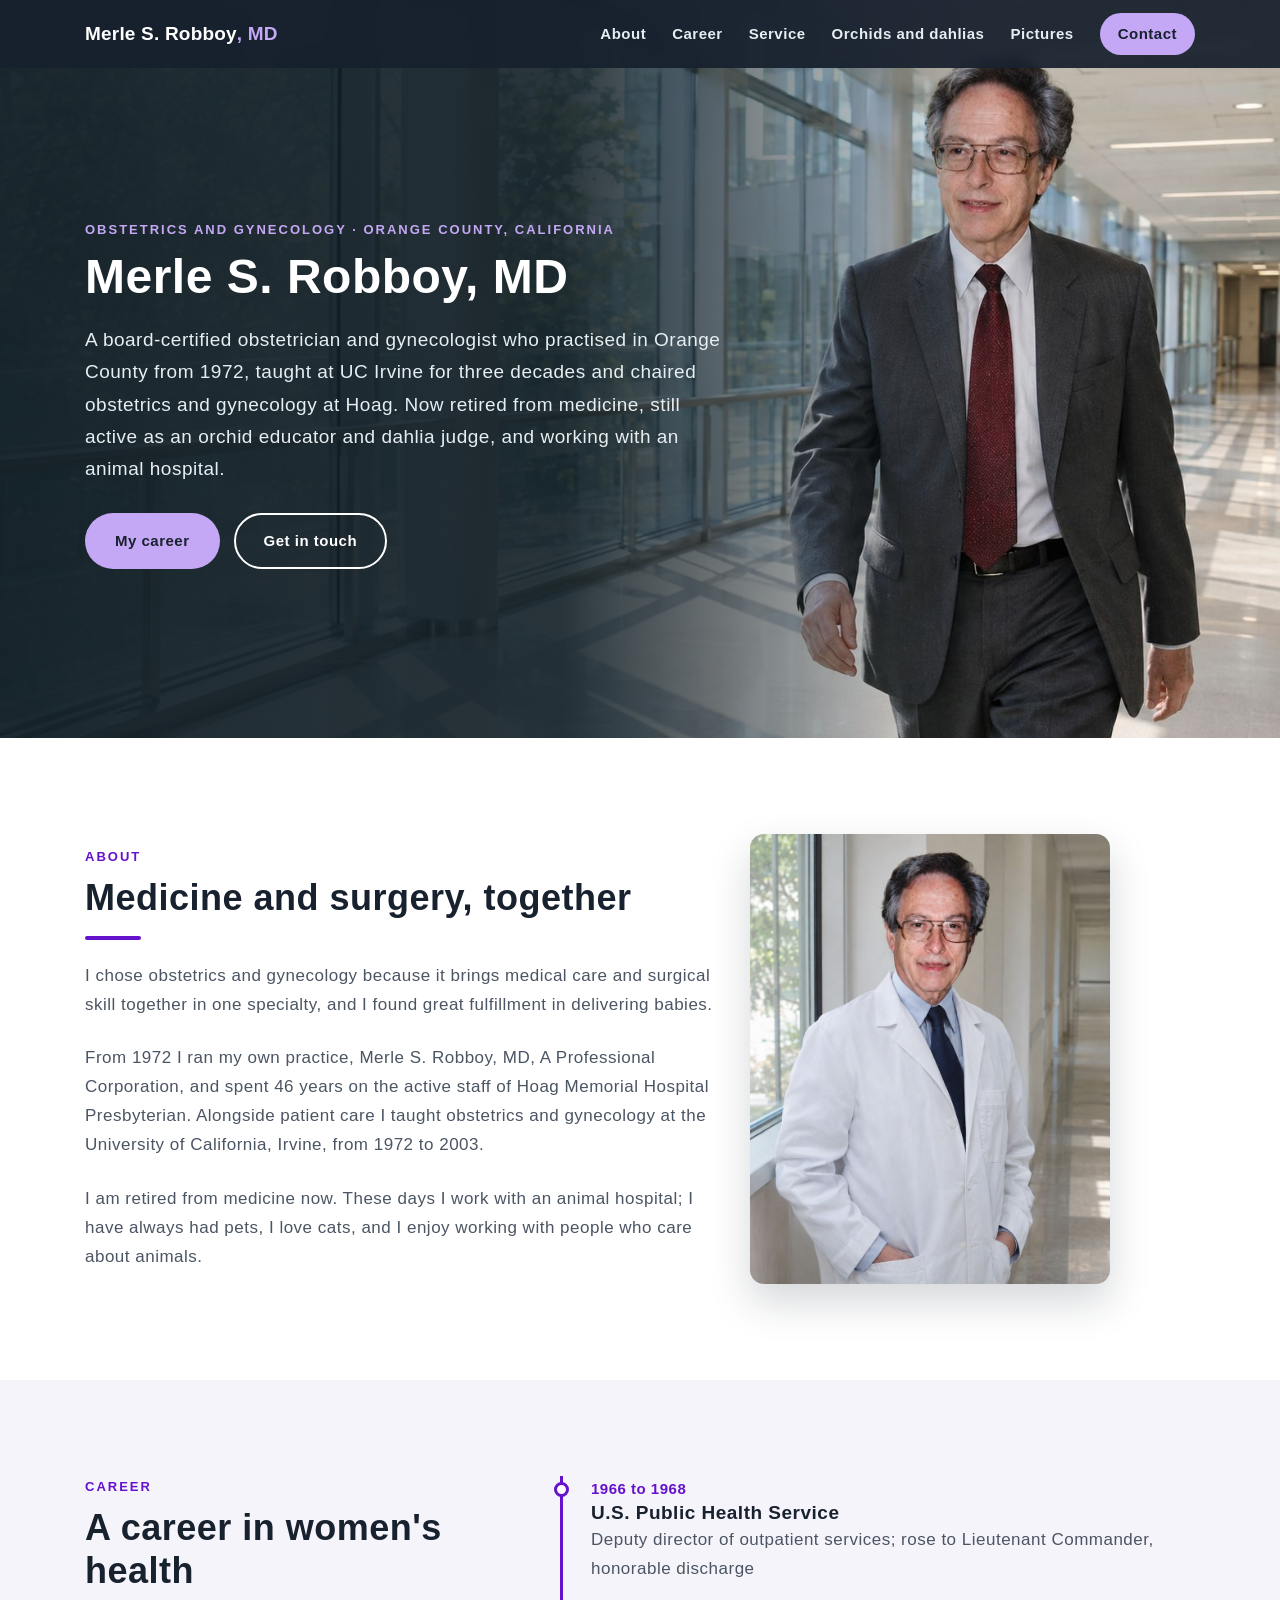
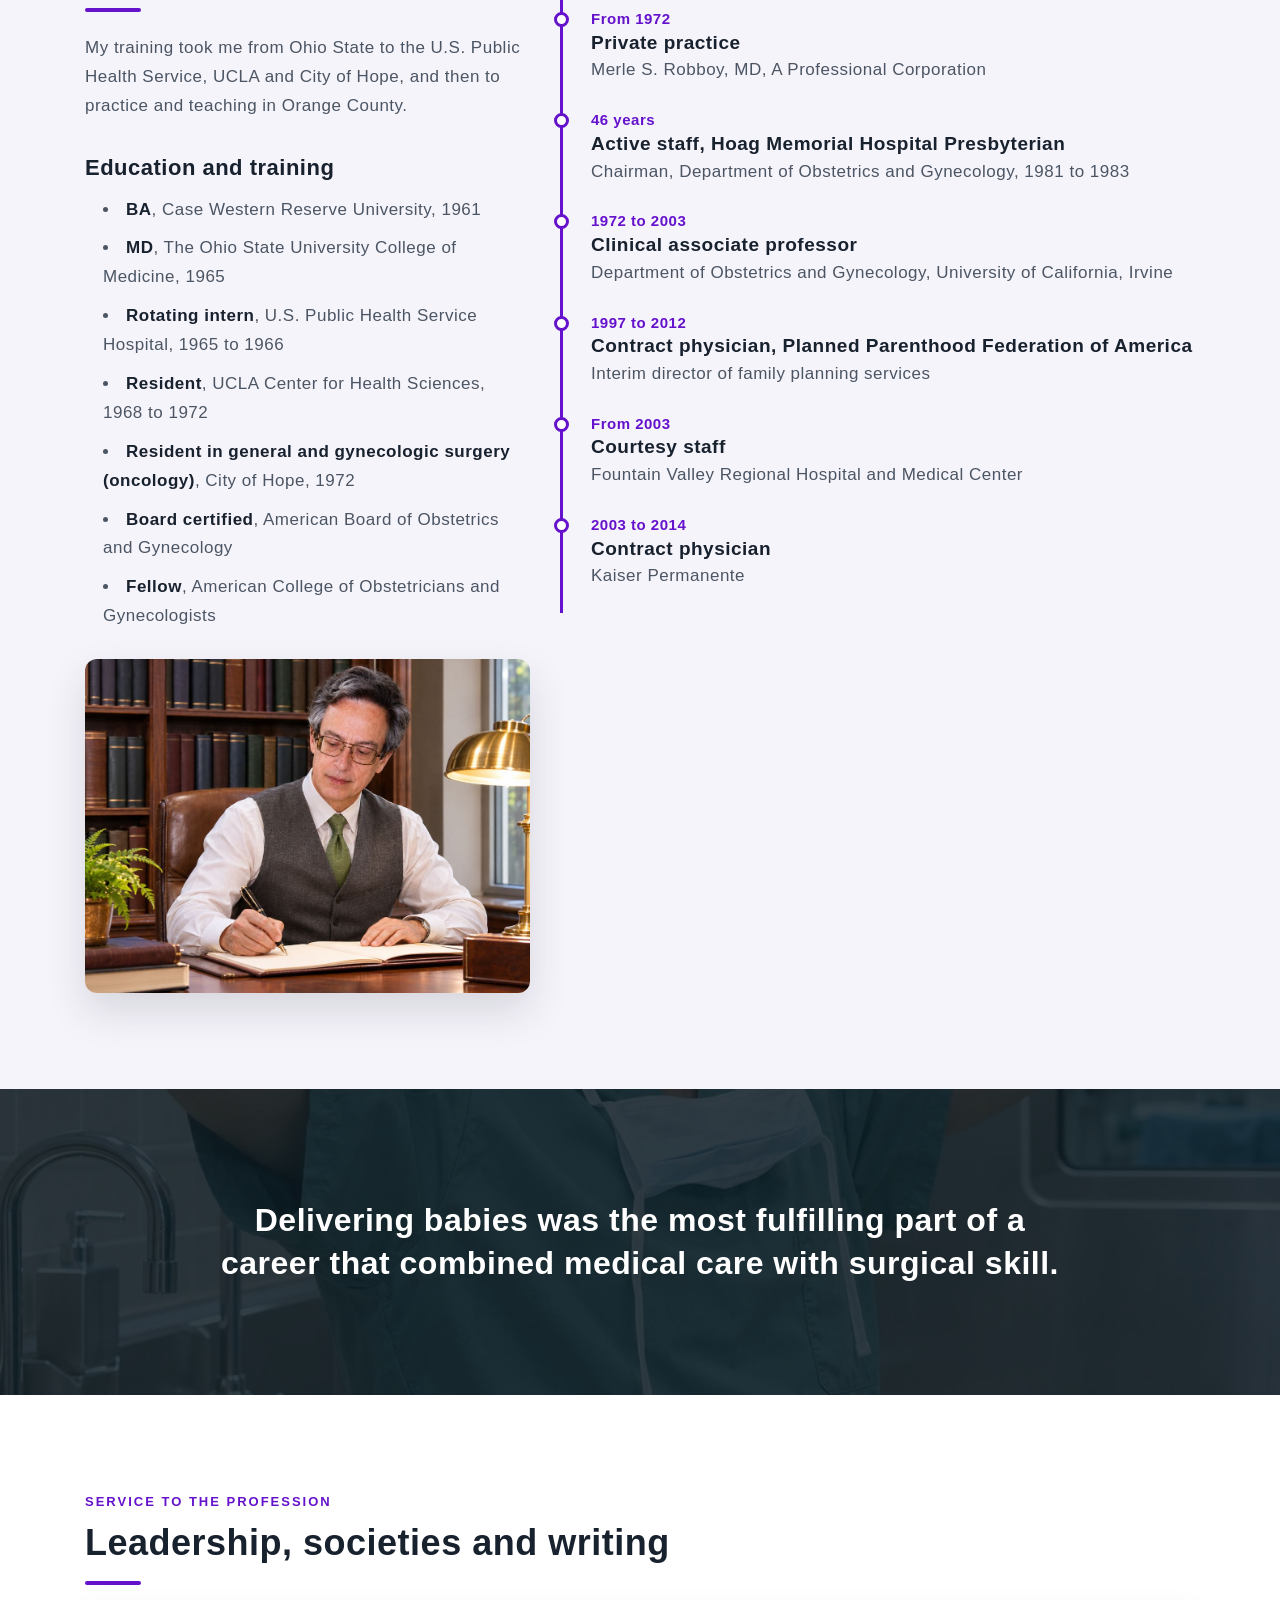
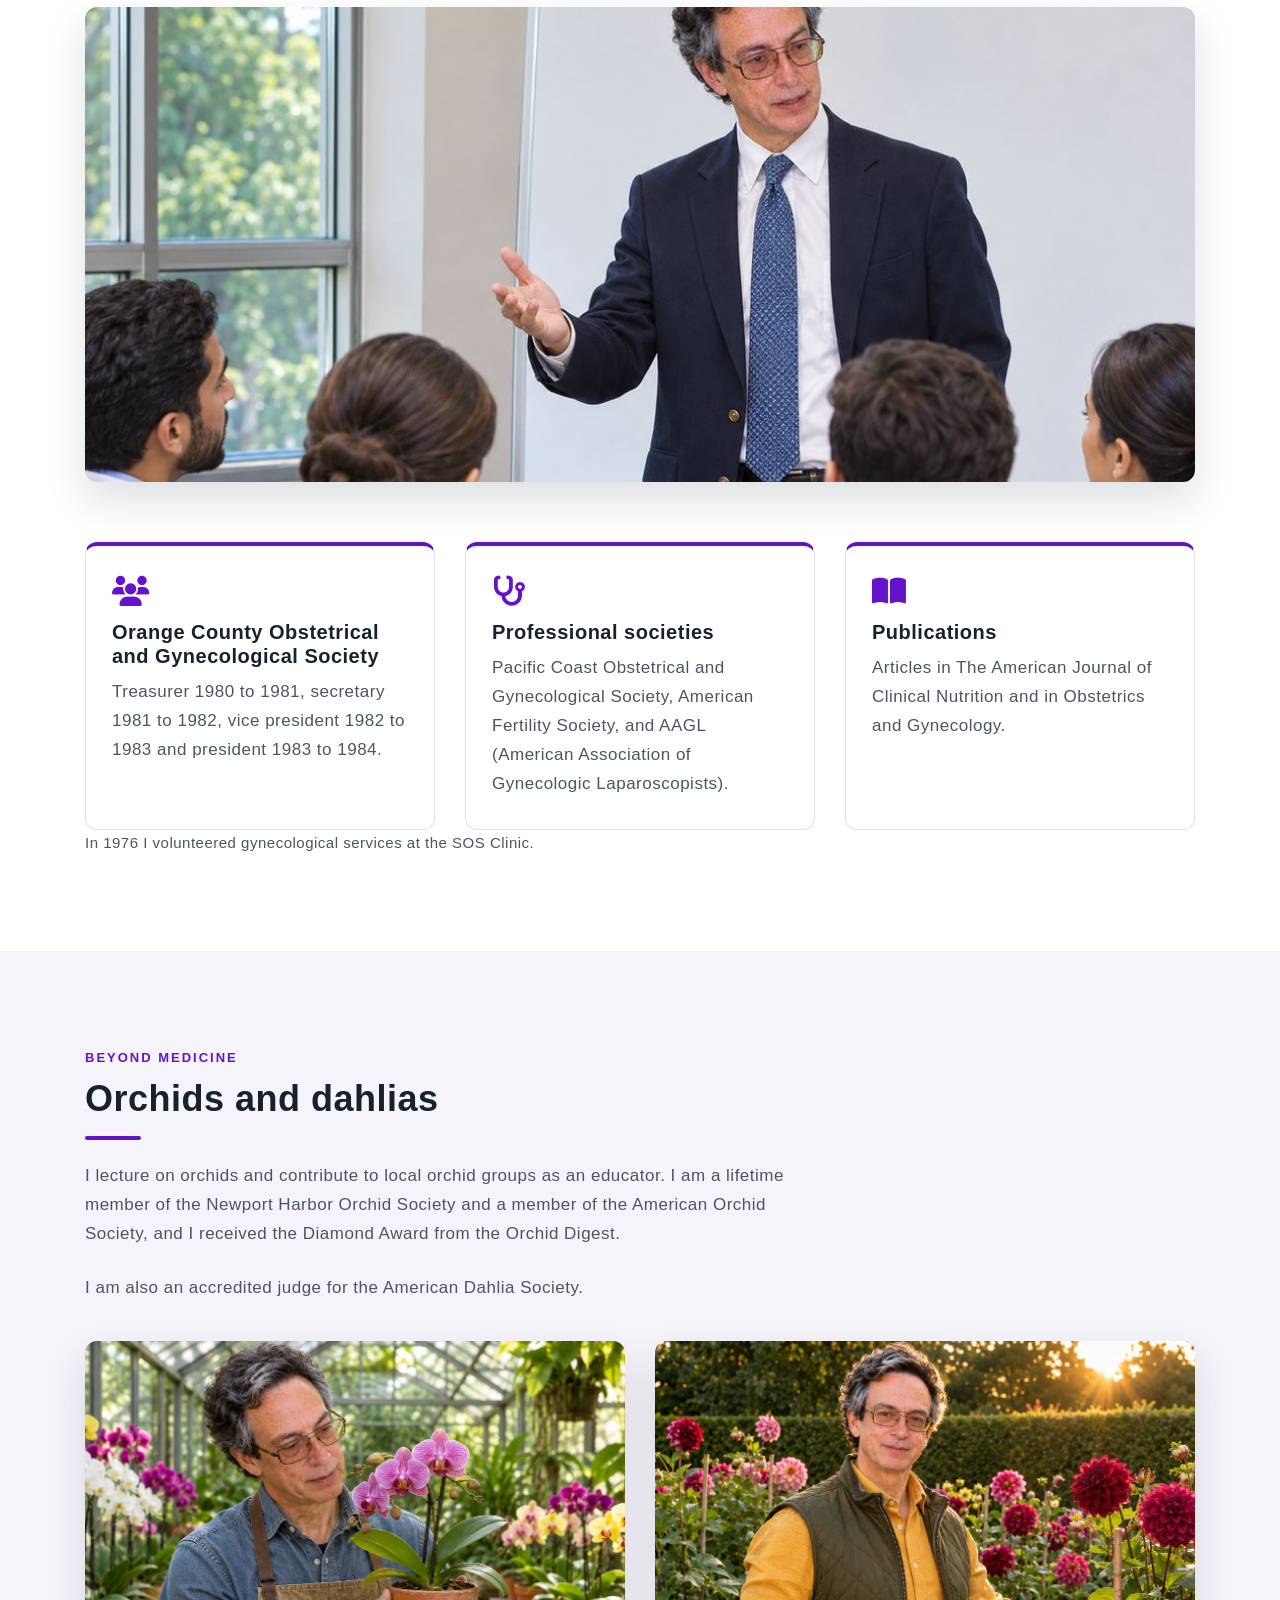
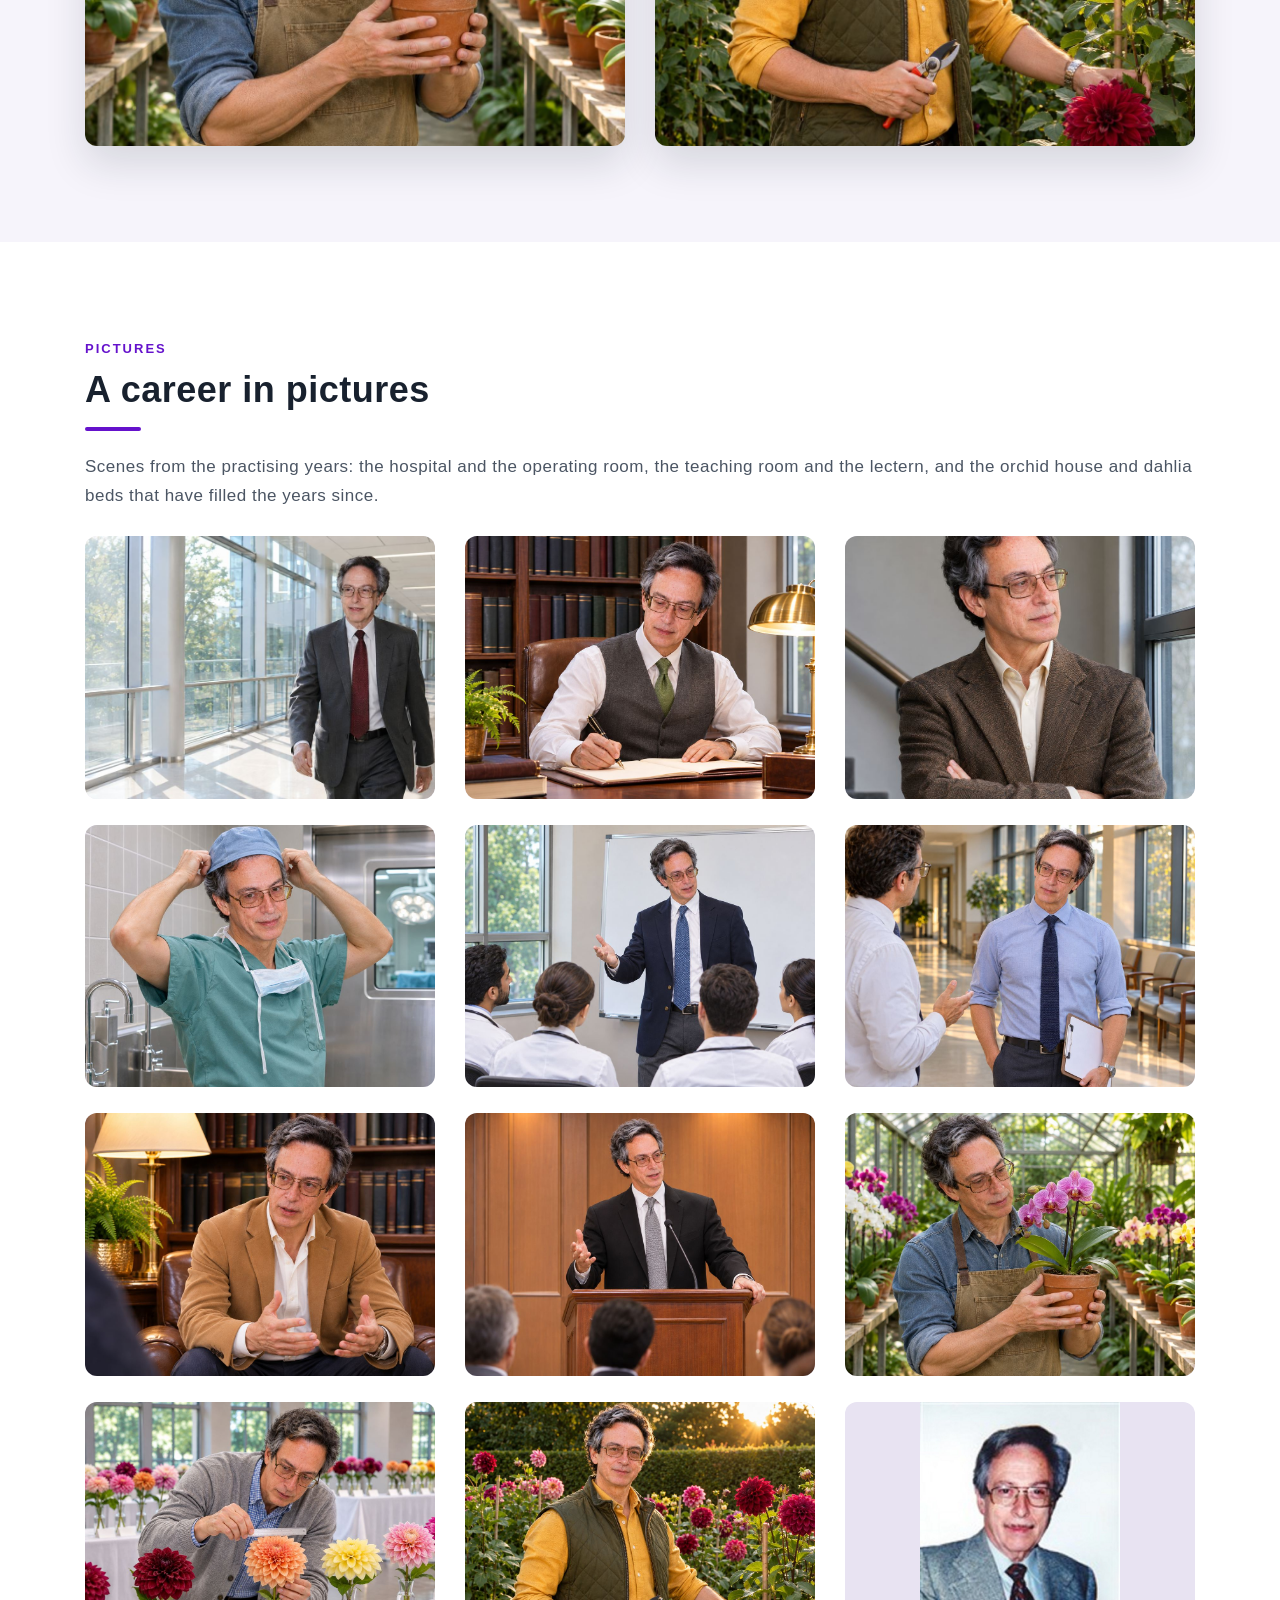
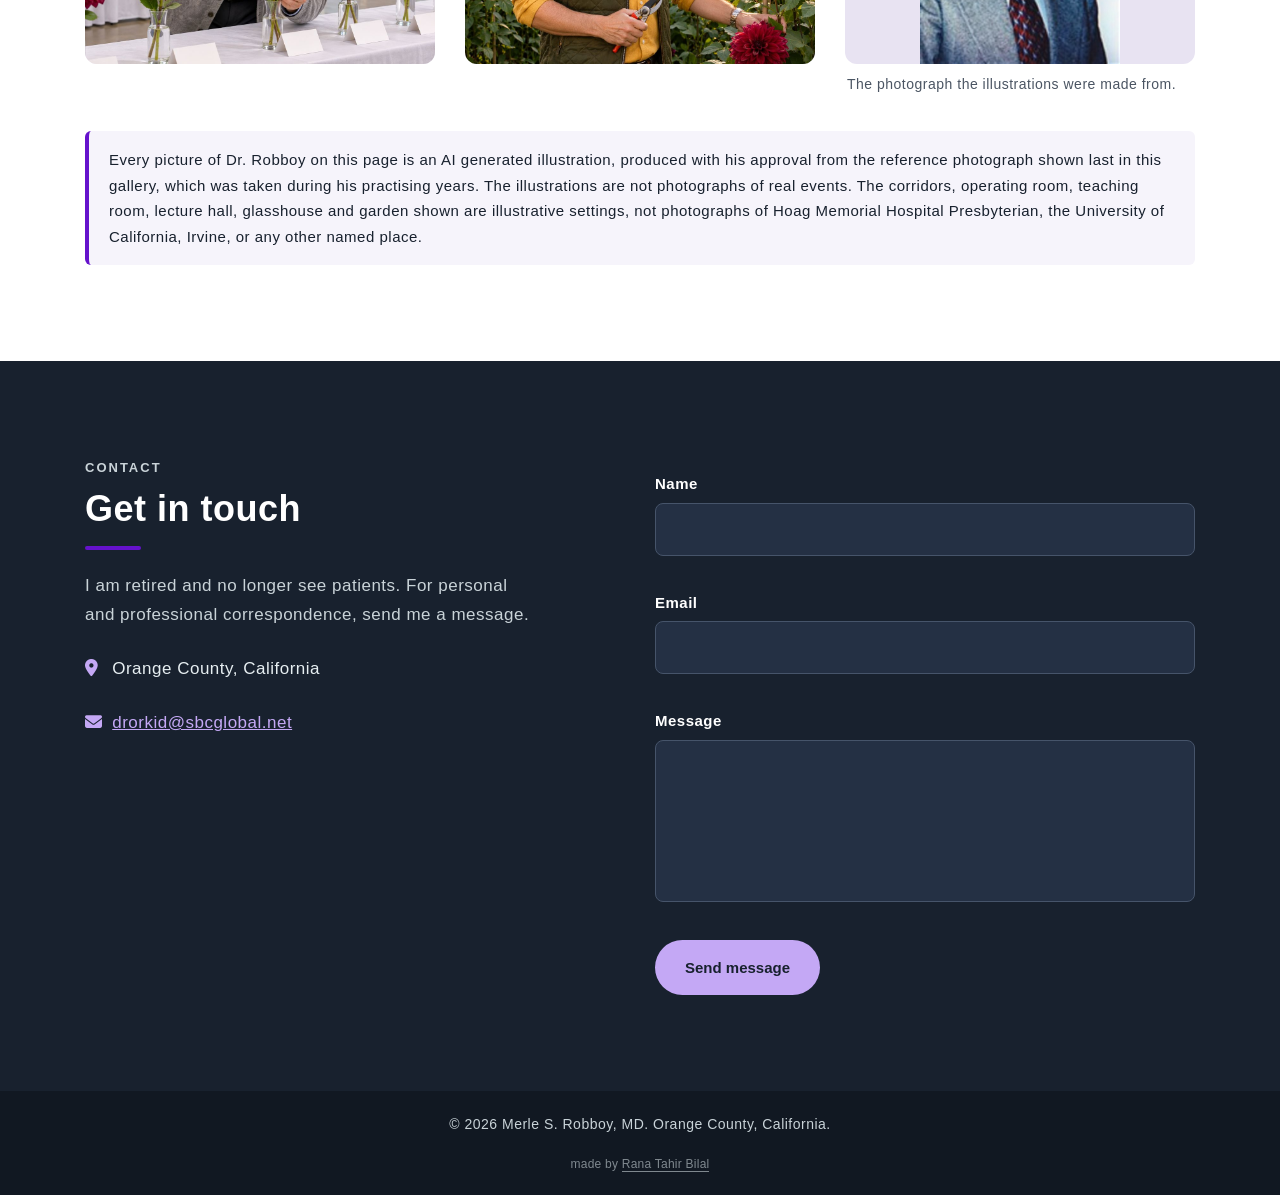
==== commit a071debd: "Picture layout pass: sharper About portrait, banner strip, reference photo in the gallery" ====
--- a/index.html
+++ b/index.html
@@ -19,9 +19,15 @@
 .mr-figure{margin:28px 0 0;border-radius:12px;overflow:hidden}
 .mr-figure img{display:block;width:100%;height:auto}
 .mr-figure-wide{margin:0 0 34px}
+@media (min-width:992px){ .mr-figure-wide img{aspect-ratio:21/9;object-fit:cover;object-position:center 30%} }
+#counters.mr-band-a{background-position:center 72%}
+
 .mr-figure-row{margin-top:10px}
 .mr-gallery .row figure{margin:0 0 26px;aspect-ratio:4/3;background:#EEE9F6}
 .mr-gallery .row figure img{display:block;width:100%;height:100%;object-fit:cover;object-position:center 26%}
+.mr-gallery .row figure.mr-shot-real{aspect-ratio:auto;overflow:visible;background:none}
+.mr-gallery .row figure.mr-shot-real img{aspect-ratio:4/3;object-fit:contain;object-position:center;background:#E8E3F2;border-radius:12px}
+.mr-gallery .row figure.mr-shot-real figcaption{font-size:14px;color:var(--mr-muted);padding:10px 2px 0;line-height:1.5}
 </style>
 </head>
 <body>
@@ -87,7 +93,7 @@
         <!-- Needs Client Confirmation: how he wants his current work described; the animal hospital is not named. -->
       </div>
       <div class="col-lg-5">
-        <figure class="mr-portrait"><img src="img/portrait-real.jpg" width="600" height="787" alt="Portrait of Dr. Merle S. Robboy" loading="lazy"></figure>
+        <figure class="mr-portrait"><img src="img/ai-01.jpg" width="880" height="1100" alt="Illustration of Dr. Merle S. Robboy in a white coat in a hospital corridor" loading="lazy"></figure>
       </div>
     </div>
   </div>
@@ -178,7 +184,6 @@
     <h2 class="mr-h2">A career in pictures</h2>
     <p>Scenes from the practising years: the hospital and the operating room, the teaching room and the lectern, and the orchid house and dahlia beds that have filled the years since.</p>
     <div class="row">
-      <div class="col-sm-6 col-lg-4"><figure><img class="img-fluid" src="img/ai-01.jpg" width="880" height="1100" alt="Illustration of Dr. Merle S. Robboy standing in a white coat in a hospital corridor" loading="lazy"></figure></div>
       <div class="col-sm-6 col-lg-4"><figure><img class="img-fluid" src="img/ai-02.jpg" style="object-position:76% 50%" width="1100" height="619" alt="Illustration of Dr. Merle S. Robboy walking along a glass walled hospital walkway" loading="lazy"></figure></div>
       <div class="col-sm-6 col-lg-4"><figure><img class="img-fluid" src="img/ai-03.jpg" width="1100" height="825" alt="Illustration of Dr. Merle S. Robboy writing at a desk in a consulting room" loading="lazy"></figure></div>
       <div class="col-sm-6 col-lg-4"><figure><img class="img-fluid" src="img/ai-04.jpg" width="880" height="1100" alt="Illustration of Dr. Merle S. Robboy standing at a stairwell window, thinking" loading="lazy"></figure></div>
@@ -190,8 +195,9 @@
       <div class="col-sm-6 col-lg-4"><figure><img class="img-fluid" src="img/ai-10.jpg" width="1100" height="825" alt="Illustration of Dr. Merle S. Robboy holding a potted orchid in a glasshouse" loading="lazy"></figure></div>
       <div class="col-sm-6 col-lg-4"><figure><img class="img-fluid" src="img/ai-11.jpg" width="1100" height="825" alt="Illustration of Dr. Merle S. Robboy measuring a dahlia bloom at a flower show" loading="lazy"></figure></div>
       <div class="col-sm-6 col-lg-4"><figure><img class="img-fluid" src="img/ai-12.jpg" width="1100" height="825" alt="Illustration of Dr. Merle S. Robboy among dahlias in a garden in late afternoon" loading="lazy"></figure></div>
-    </div>
-    <p class="mr-disclosure">Every picture of Dr. Robboy on this page, apart from the portrait in the About section, is an AI generated illustration, produced with his approval from a reference photograph taken during his practising years. They are not photographs of real events. The corridors, operating room, teaching room, lecture hall, glasshouse and garden shown are illustrative settings, not photographs of Hoag Memorial Hospital Presbyterian, the University of California, Irvine, or any other named place.</p>
+      <div class="col-sm-6 col-lg-4"><figure class="mr-shot-real"><img class="img-fluid" src="img/portrait-real.jpg" width="600" height="787" alt="The reference photograph of Dr. Merle S. Robboy, taken during his practising years" loading="lazy"><figcaption>The photograph the illustrations were made from.</figcaption></figure></div>
+    </div>
+    <p class="mr-disclosure">Every picture of Dr. Robboy on this page is an AI generated illustration, produced with his approval from the reference photograph shown last in this gallery, which was taken during his practising years. The illustrations are not photographs of real events. The corridors, operating room, teaching room, lecture hall, glasshouse and garden shown are illustrative settings, not photographs of Hoag Memorial Hospital Presbyterian, the University of California, Irvine, or any other named place.</p>
   </div>
 </section>
 
